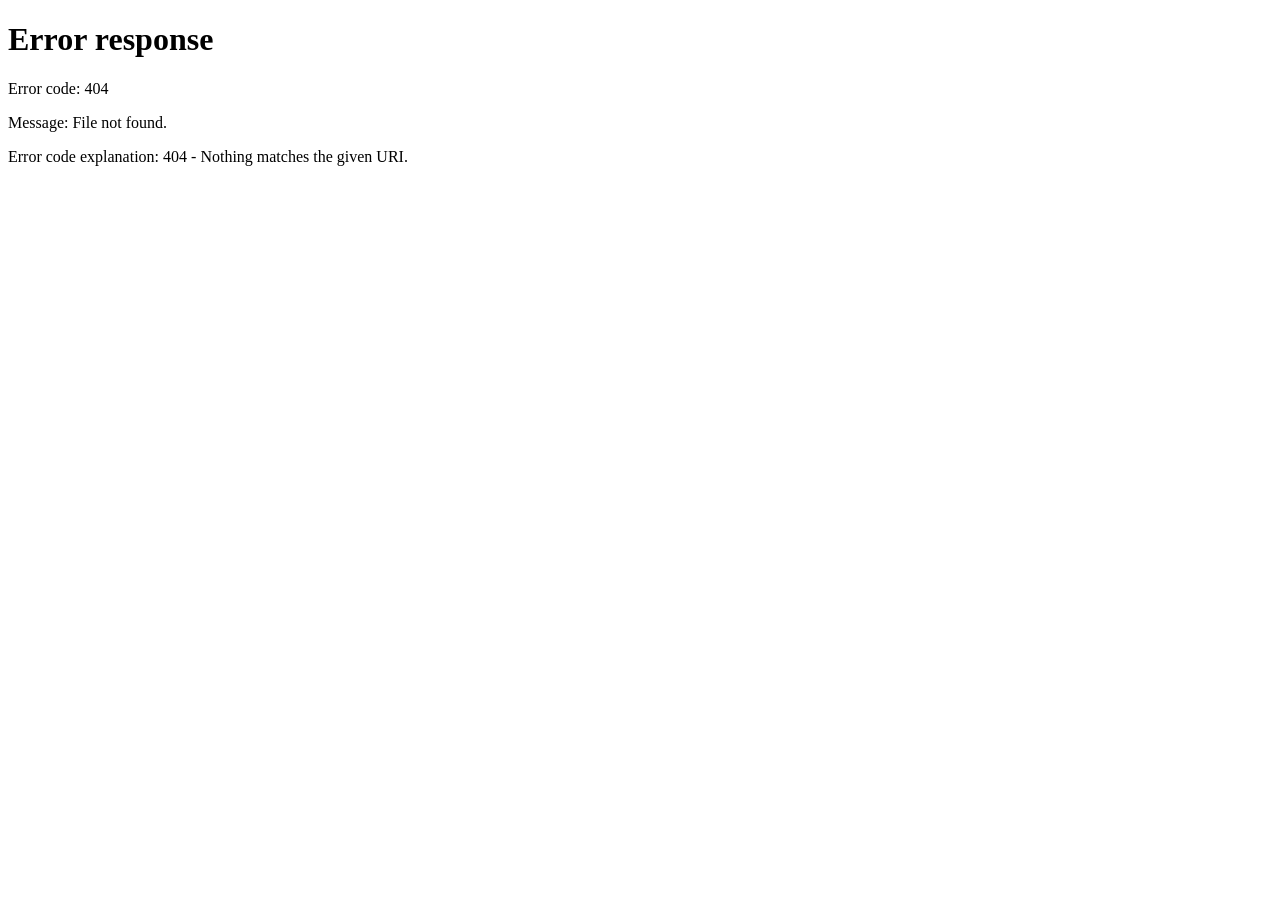
==== src/main/resources/static/index.html @ 9535f8ac "fix: centralized login pages" ====
<!DOCTYPE html>
<html lang="en">
<head>
<meta charset="UTF-8">
<title>USP Health Center - Admin Reporting Dashboard</title>
<style>
  * { box-sizing: border-box; }
  body {
    font-family: -apple-system, Segoe UI, Roboto, Arial, sans-serif;
    background: #f2f4f7;
    margin: 0;
    color: #1f2937;
  }
  header {
    background: #17324A;
    color: white;
    padding: 18px 30px;
    font-size: 20px;
    font-weight: 600;
  }
  .container { max-width: 1000px; margin: 30px auto; padding: 0 20px; }

  /* Login box removed - authentication handled by /login.html */
  .filterBar button, #logoutBtn {
    background: #2C5F8A; color: white; border: none;
    padding: 10px 18px; border-radius: 6px; cursor: pointer; font-size: 14px;
  }
  .filterBar button:hover, #logoutBtn:hover { background: #1F4666; }
  #pageError {
    background: #FDEAEA; color: #B03A2E; border: 1px solid #f2b8b8;
    border-radius: 6px; padding: 10px 14px; font-size: 13px; margin-bottom: 16px; display: none;
  }
  .filterBar input.invalid { border-color: #B03A2E; }

  /* Dashboard */
  #dashboard { display: block; }
  .topbar { display: flex; justify-content: space-between; align-items: center; margin-bottom: 20px; }

  .cards { display: flex; gap: 16px; margin-bottom: 24px; flex-wrap: wrap; }
  .card {
    background: white; border-radius: 10px; padding: 20px; flex: 1; min-width: 150px;
    box-shadow: 0 1px 4px rgba(0,0,0,0.06);
  }
  .card .label { font-size: 13px; color: #6b7280; margin-bottom: 6px; }
  .card .value { font-size: 28px; font-weight: 700; color: #17324A; }
  .card.warn .value { color: #B03A2E; }

  .panel {
    background: white; border-radius: 10px; padding: 20px; margin-bottom: 20px;
    box-shadow: 0 1px 4px rgba(0,0,0,0.06);
  }
  .panel h3 { margin-top: 0; color: #17324A; font-size: 15px; }

  .bar-row { display: flex; align-items: center; margin-bottom: 10px; font-size: 13px; }
  .bar-label { width: 160px; flex-shrink: 0; color: #374151; }
  .bar-track { flex: 1; background: #e5e7eb; border-radius: 4px; height: 18px; margin: 0 10px; overflow: hidden; }
  .bar-fill { background: #5B9BD5; height: 100%; border-radius: 4px; }
  .bar-count { width: 30px; text-align: right; font-weight: 600; color: #17324A; }

  .filterBar { display: flex; gap: 10px; align-items: center; margin-bottom: 20px; flex-wrap: wrap; }
  .filterBar label { font-size: 13px; color: #374151; }
  .filterBar input { padding: 7px; border: 1px solid #d1d5db; border-radius: 6px; }
  .filterBar .clearBtn { background: #9ca3af; }
  .filterBar .clearBtn:hover { background: #6b7280; }

  /* Tabs */
  .tabs { display: flex; gap: 4px; margin-bottom: 20px; border-bottom: 2px solid #e5e7eb; }
  .tab-btn {
    background: none; border: none; padding: 10px 18px; cursor: pointer; font-size: 14px;
    color: #6b7280; border-bottom: 2px solid transparent; margin-bottom: -2px;
  }
  .tab-btn.active { color: #17324A; border-bottom-color: #17324A; font-weight: 600; }
  .tab-panel { display: none; }
  .tab-panel.active { display: block; }

  /* Reports */
  .reportBar { display: flex; gap: 10px; align-items: center; margin-bottom: 20px; flex-wrap: wrap; }
  .reportBar select { padding: 7px; border: 1px solid #d1d5db; border-radius: 6px; }
  .report-meta { font-size: 12px; color: #6b7280; margin-bottom: 16px; }

  /* User Management */
  .user-table { width: 100%; border-collapse: collapse; font-size: 13px; }
  .user-table th, .user-table td { text-align: left; padding: 10px; border-bottom: 1px solid #eee; }
  .user-table th { color: #6b7280; font-weight: 600; }
  .status-badge { padding: 2px 10px; border-radius: 10px; font-size: 11px; font-weight: 600; }
  .status-badge.active { background: #DCEBFA; color: #17324A; }
  .status-badge.inactive { background: #eee; color: #666; }
  .toggle-btn {
    background: #2C5F8A; color: white; border: none; padding: 6px 12px;
    border-radius: 6px; cursor: pointer; font-size: 12px;
  }
  .toggle-btn.deactivate { background: #B03A2E; }
</style>
</head>
<body>

<header>USP Online Appointment &amp; Medical Records System &mdash; Admin Reporting</header>

<div class="container">



  <!-- DASHBOARD -->
  <div id="dashboard">
    <div class="topbar">
      <h2 style="color:#17324A;margin:0;">Reporting &amp; Analytics Dashboard</h2>
      <div style="display:flex;gap:10px;align-items:center;">
        <button style="background:#6B3FA0;" onclick="window.location.href='/schedule.html'">Manage Schedule</button>
        <button id="logoutBtn" onclick="logout()">Log Out</button>
      </div>
    </div>

    <div id="pageError"></div>

    <div class="tabs">
      <button class="tab-btn active" id="tab-btn-dashboard" onclick="switchTab('dashboard')">Dashboard</button>
      <button class="tab-btn" id="tab-btn-reports" onclick="switchTab('reports')">Reports</button>
      <button class="tab-btn" id="tab-btn-users" onclick="switchTab('users')">User Management</button>
      <button class="tab-btn" id="tab-btn-schedule" onclick="window.location.href='/schedule.html'">Manage Schedule</button>
    </div>

    <div id="tab-dashboard" class="tab-panel active">
    <div class="filterBar">
      <label>From <input type="date" id="startDate"></label>
      <label>To <input type="date" id="endDate"></label>
      <button onclick="applyFilter()">Apply Filter</button>
      <button class="clearBtn" onclick="clearFilter()">Clear Filter</button>
    </div>

    <div class="cards">
      <div class="card">
        <div class="label">Total Appointments</div>
        <div class="value" id="statTotal">-</div>
      </div>
      <div class="card warn">
        <div class="label">No-Shows</div>
        <div class="value" id="statNoShow">-</div>
      </div>
      <div class="card warn">
        <div class="label">No-Show Rate</div>
        <div class="value" id="statRate">-</div>
      </div>
    </div>

    <div class="panel">
      <h3>Appointments by Visit Reason</h3>
      <div id="byReason"></div>
    </div>

    <div class="panel">
      <h3>Appointments by Doctor (Caseload)</h3>
      <div id="byDoctor"></div>
    </div>

    <p style="font-size:12px;color:#9ca3af;margin-top:20px;">
      Per REQ 63, Admin has access to aggregate statistics only. Individual student names,
      visit reasons, and records are not shown here.
    </p>
    </div>

    <div id="tab-reports" class="tab-panel">
      <div class="panel">
        <h3>Generate Report</h3>
        <div class="reportBar">
          <select id="reportType"></select>
          <label>From <input type="date" id="reportStartDate"></label>
          <label>To <input type="date" id="reportEndDate"></label>
          <button onclick="generateReport()">Generate</button>
        </div>
        <div id="reportError" style="color:#B03A2E;font-size:13px;margin-bottom:12px;display:none;"></div>
        <div id="reportMeta" class="report-meta"></div>
        <div id="reportResults"></div>
      </div>
    </div>

    <div id="tab-users" class="tab-panel">
      <div class="panel">
        <h3>User Accounts</h3>
        <div id="userMgmtError" style="color:#B03A2E;font-size:13px;margin-bottom:12px;display:none;"></div>
        <table class="user-table">
          <thead><tr><th>Username</th><th>Role</th><th>Status</th><th></th></tr></thead>
          <tbody id="userTableBody"></tbody>
        </table>
        <p style="font-size:12px;color:#9ca3af;margin-top:16px;">
          Per FR-05-73, account management shows account status only - never individual
          patient or medical record data.
        </p>
      </div>
    </div>
  </div>

</div>

<script>
let authHeader = null;

window.addEventListener('DOMContentLoaded', () => {
  const storedAuth = sessionStorage.getItem('authHeader');

  if (!storedAuth) {
    window.location.href = '/login.html';
    return;
  }

  authHeader = storedAuth;
  loadDashboard();
});

function logout() {
  sessionStorage.clear();
  window.location.href = '/login.html';
}

function showPageError(message) {
  const box = document.getElementById('pageError');
  box.innerText = message;
  box.style.display = message ? 'block' : 'none';
}

async function loadDashboard() {
  try {
    const res = await fetch('/dashboard/summary', { headers: { 'Authorization': authHeader } });
    if (!res.ok) {
      const err = await res.json();
      showPageError(err.message || 'Unable to load statistics');
      return;
    }
    showPageError(null);
    const data = await res.json();
    renderSummary(data);
  } catch (e) {
    showPageError('Service temporarily unavailable');
  }
}

async function applyFilter() {
  const startInput = document.getElementById('startDate');
  const endInput = document.getElementById('endDate');
  const start = startInput.value;
  const end = endInput.value;

  startInput.classList.remove('invalid');
  endInput.classList.remove('invalid');

  if (!start || !end) {
    showPageError('Please select both a start and end date.');
    return;
  }
  if (start > end) {
    startInput.classList.add('invalid');
    endInput.classList.add('invalid');
    showPageError('Invalid date range: start date must be on or before the end date.');
    return;
  }

  try {
    const res = await fetch(`/dashboard/summary/filter?startDate=${start}&endDate=${end}`, { headers: { 'Authorization': authHeader } });
    if (!res.ok) {
      const err = await res.json();
      showPageError(err.message || 'Unable to load statistics');
      return;
    }
    showPageError(null);
    const data = await res.json();
    renderSummary(data);
  } catch (e) {
    showPageError('Service temporarily unavailable');
  }
}

function clearFilter() {
  document.getElementById('startDate').value = '';
  document.getElementById('endDate').value = '';
  document.getElementById('startDate').classList.remove('invalid');
  document.getElementById('endDate').classList.remove('invalid');
  showPageError(null);
  loadDashboard();
}

// ---------- Tabs ----------
function switchTab(tab) {
  document.querySelectorAll('.tab-btn').forEach(b => b.classList.remove('active'));
  document.querySelectorAll('.tab-panel').forEach(p => p.classList.remove('active'));
  document.getElementById('tab-btn-' + tab).classList.add('active');
  document.getElementById('tab-' + tab).classList.add('active');

  if (tab === 'reports') loadReportTypes();
  if (tab === 'users') loadUsers();
}

// ---------- Reports (4.5.2) ----------
async function loadReportTypes() {
  const select = document.getElementById('reportType');
  if (select.options.length > 0) return; // already loaded
  try {
    const res = await fetch('/admin/reports/types', { headers: { 'Authorization': authHeader } });
    const types = await res.json();
    select.innerHTML = types.map(t => `<option value="${t}">${t}</option>`).join('');
  } catch (e) {
    select.innerHTML = '<option>Unable to load report types</option>';
  }
}

function showReportError(message) {
  const box = document.getElementById('reportError');
  box.innerText = message;
  box.style.display = message ? 'block' : 'none';
}

async function generateReport() {
  const type = document.getElementById('reportType').value;
  const start = document.getElementById('reportStartDate').value;
  const end = document.getElementById('reportEndDate').value;
  const resultsBox = document.getElementById('reportResults');
  const metaBox = document.getElementById('reportMeta');

  if (!start || !end) {
    showReportError('Please provide both a start and end date for the report');
    metaBox.innerText = '';
    resultsBox.innerHTML = '';
    return;
  }
  if (start > end) {
    showReportError('Invalid date range: start date must be on or before the end date');
    metaBox.innerText = '';
    resultsBox.innerHTML = '';
    return;
  }

  try {
    const res = await fetch(`/admin/reports?type=${encodeURIComponent(type)}&startDate=${start}&endDate=${end}`,
      { headers: { 'Authorization': authHeader } });

    if (!res.ok) {
      const err = await res.json();
      showReportError(err.message || 'Unable to generate report');
      metaBox.innerText = '';
      resultsBox.innerHTML = '';
      return;
    }

    showReportError(null);
    const report = await res.json();
    metaBox.innerText = `${report.reportType} · ${report.dateRangeStart} to ${report.dateRangeEnd} · Generated ${new Date(report.generatedAt).toLocaleString()}`;
    renderBars('reportResults', report.data, report.totalAppointments);
  } catch (e) {
    showReportError('Service temporarily unavailable');
  }
}

// ---------- User Management (4.5.3) ----------
function showUserMgmtError(message) {
  const box = document.getElementById('userMgmtError');
  box.innerText = message;
  box.style.display = message ? 'block' : 'none';
}

async function loadUsers() {
  try {
    const res = await fetch('/admin/users', { headers: { 'Authorization': authHeader } });
    if (!res.ok) {
      const err = await res.json();
      showUserMgmtError(err.message || 'Unable to load user accounts');
      return;
    }
    showUserMgmtError(null);
    const users = await res.json();
    const body = document.getElementById('userTableBody');
    body.innerHTML = users.map(u => `
      <tr>
        <td>${u.username}</td>
        <td>${u.role}</td>
        <td><span class="status-badge ${u.active ? 'active' : 'inactive'}">${u.active ? 'Active' : 'Inactive'}</span></td>
        <td>
          <button class="toggle-btn ${u.active ? 'deactivate' : ''}" onclick="toggleUser(${u.id}, false)">
            ${u.active ? 'Deactivate' : 'Activate'}
          </button>
        </td>
      </tr>
    `).join('');
  } catch (e) {
    showUserMgmtError('Service temporarily unavailable');
  }
}

async function toggleUser(id, confirmed) {
  try {
    const res = await fetch(`/admin/users/${id}/toggle`, {
      method: 'POST',
      headers: { 'Authorization': authHeader, 'Content-Type': 'application/json' },
      body: JSON.stringify({ confirm: confirmed })
    });

    if (!res.ok) {
      const err = await res.json();
      showUserMgmtError(err.message || 'Unable to update account');
      return;
    }

    const result = await res.json();
    if (result.requiresConfirmation) {
      if (window.confirm(result.message)) {
        toggleUser(id, true);
      }
      return;
    }

    showUserMgmtError(null);
    loadUsers();
  } catch (e) {
    showUserMgmtError('Service temporarily unavailable');
  }
}

function renderSummary(data) {
  document.getElementById('statTotal').innerText = data.totalAppointments;
  document.getElementById('statNoShow').innerText = data.noShowCount;
  document.getElementById('statRate').innerText = data.noShowRate.toFixed(1) + '%';

  renderBars('byReason', data.byVisitReason, data.totalAppointments);
  renderBars('byDoctor', data.byDoctor, data.totalAppointments);
}

function renderBars(containerId, obj, total) {
  const container = document.getElementById(containerId);
  container.innerHTML = '';
  if (!obj || Object.keys(obj).length === 0) {
    container.innerHTML = '<p style="color:#9ca3af;font-size:13px;">No data available for the selected period.</p>';
    return;
  }
  const max = Math.max(...Object.values(obj));
  for (const [key, count] of Object.entries(obj)) {
    const pct = max === 0 ? 0 : (count / max * 100);
    const row = document.createElement('div');
    row.className = 'bar-row';
    row.innerHTML = `
      <div class="bar-label">${key}</div>
      <div class="bar-track"><div class="bar-fill" style="width:${pct}%"></div></div>
      <div class="bar-count">${count}</div>
    `;
    container.appendChild(row);
  }
}


</script>

</body>
</html>
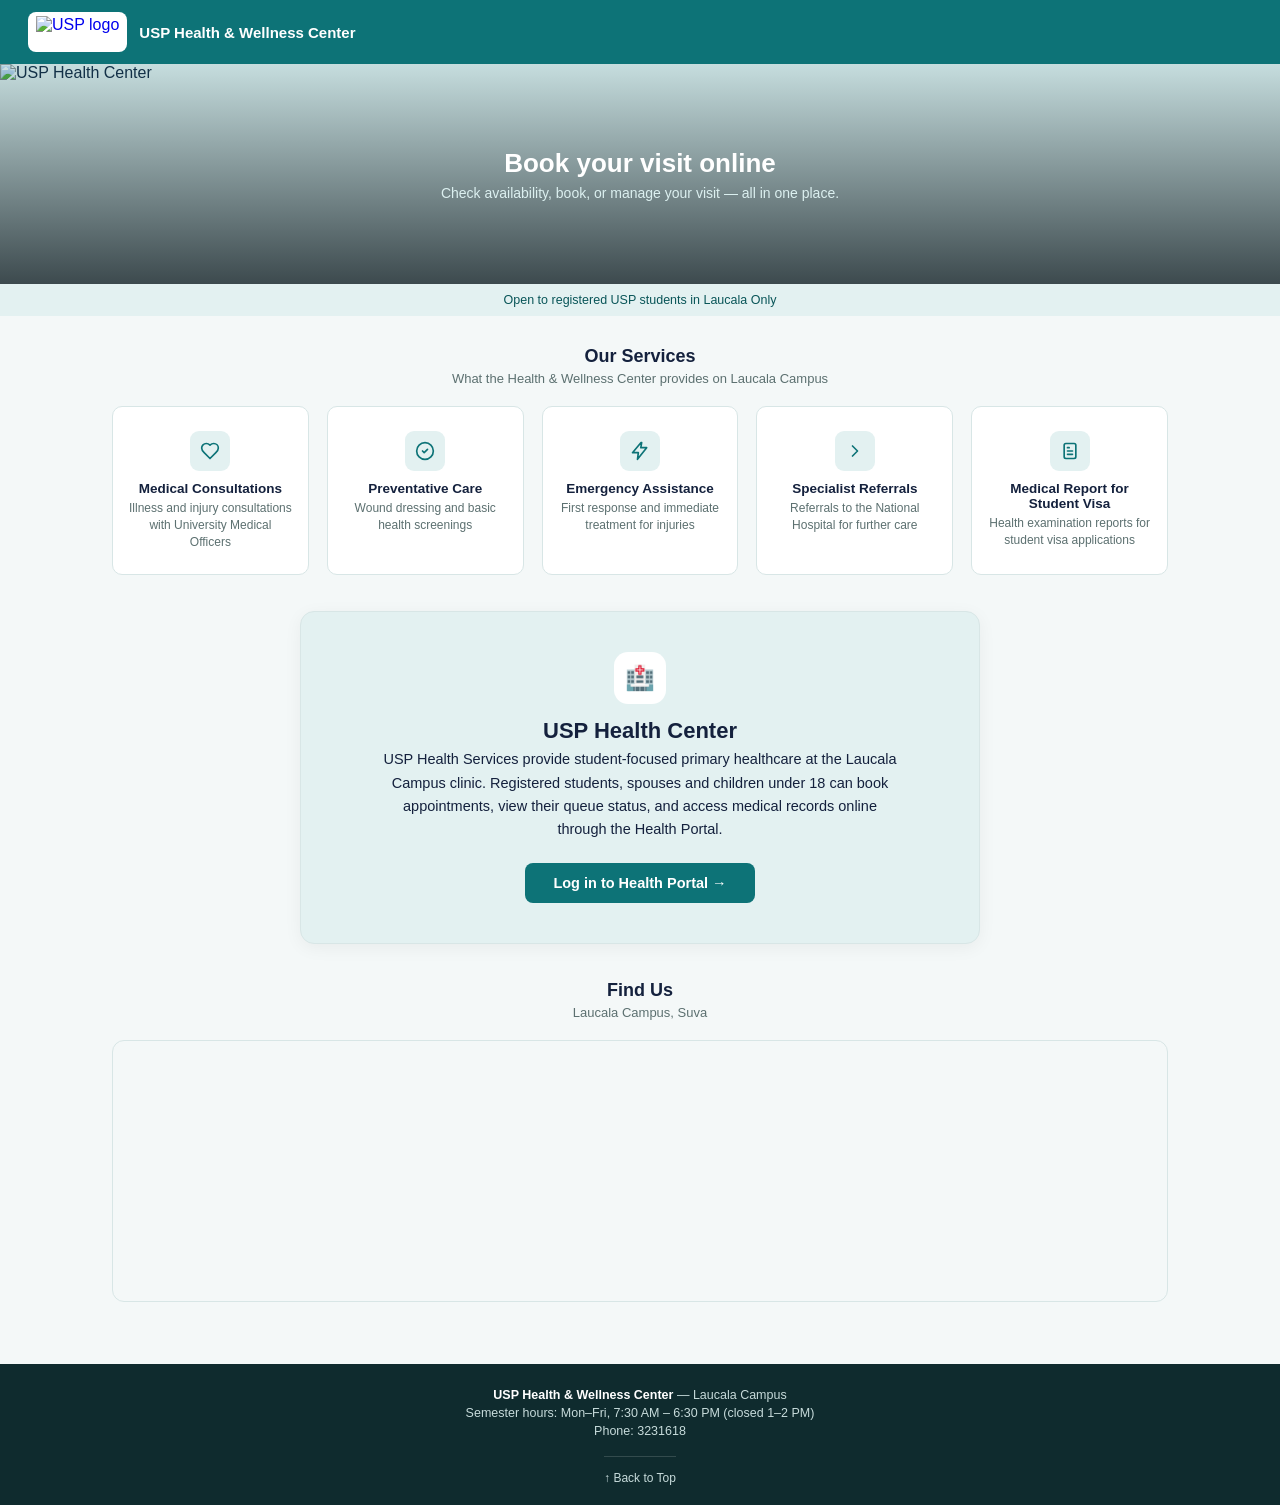
==== commit cec45cab: "Merge pull request #8 from lanuongog/feature/demo-readiness-updates Add login updates, services page" ====
--- a/src/main/resources/static/index.html
+++ b/src/main/resources/static/index.html
@@ -2,448 +2,332 @@
 <html lang="en">
 <head>
 <meta charset="UTF-8">
-<title>USP Health Center - Admin Reporting Dashboard</title>
+<meta name="viewport" content="width=device-width, initial-scale=1.0">
+<title>USP Health & Wellness Center</title>
 <style>
-  * { box-sizing: border-box; }
-  body {
-    font-family: -apple-system, Segoe UI, Roboto, Arial, sans-serif;
-    background: #f2f4f7;
-    margin: 0;
-    color: #1f2937;
-  }
-  header {
-    background: #17324A;
-    color: white;
-    padding: 18px 30px;
-    font-size: 20px;
-    font-weight: 600;
-  }
-  .container { max-width: 1000px; margin: 30px auto; padding: 0 20px; }
-
-  /* Login box removed - authentication handled by /login.html */
-  .filterBar button, #logoutBtn {
-    background: #2C5F8A; color: white; border: none;
-    padding: 10px 18px; border-radius: 6px; cursor: pointer; font-size: 14px;
-  }
-  .filterBar button:hover, #logoutBtn:hover { background: #1F4666; }
-  #pageError {
-    background: #FDEAEA; color: #B03A2E; border: 1px solid #f2b8b8;
-    border-radius: 6px; padding: 10px 14px; font-size: 13px; margin-bottom: 16px; display: none;
-  }
-  .filterBar input.invalid { border-color: #B03A2E; }
-
-  /* Dashboard */
-  #dashboard { display: block; }
-  .topbar { display: flex; justify-content: space-between; align-items: center; margin-bottom: 20px; }
-
-  .cards { display: flex; gap: 16px; margin-bottom: 24px; flex-wrap: wrap; }
-  .card {
-    background: white; border-radius: 10px; padding: 20px; flex: 1; min-width: 150px;
-    box-shadow: 0 1px 4px rgba(0,0,0,0.06);
-  }
-  .card .label { font-size: 13px; color: #6b7280; margin-bottom: 6px; }
-  .card .value { font-size: 28px; font-weight: 700; color: #17324A; }
-  .card.warn .value { color: #B03A2E; }
-
-  .panel {
-    background: white; border-radius: 10px; padding: 20px; margin-bottom: 20px;
-    box-shadow: 0 1px 4px rgba(0,0,0,0.06);
-  }
-  .panel h3 { margin-top: 0; color: #17324A; font-size: 15px; }
-
-  .bar-row { display: flex; align-items: center; margin-bottom: 10px; font-size: 13px; }
-  .bar-label { width: 160px; flex-shrink: 0; color: #374151; }
-  .bar-track { flex: 1; background: #e5e7eb; border-radius: 4px; height: 18px; margin: 0 10px; overflow: hidden; }
-  .bar-fill { background: #5B9BD5; height: 100%; border-radius: 4px; }
-  .bar-count { width: 30px; text-align: right; font-weight: 600; color: #17324A; }
-
-  .filterBar { display: flex; gap: 10px; align-items: center; margin-bottom: 20px; flex-wrap: wrap; }
-  .filterBar label { font-size: 13px; color: #374151; }
-  .filterBar input { padding: 7px; border: 1px solid #d1d5db; border-radius: 6px; }
-  .filterBar .clearBtn { background: #9ca3af; }
-  .filterBar .clearBtn:hover { background: #6b7280; }
-
-  /* Tabs */
-  .tabs { display: flex; gap: 4px; margin-bottom: 20px; border-bottom: 2px solid #e5e7eb; }
-  .tab-btn {
-    background: none; border: none; padding: 10px 18px; cursor: pointer; font-size: 14px;
-    color: #6b7280; border-bottom: 2px solid transparent; margin-bottom: -2px;
-  }
-  .tab-btn.active { color: #17324A; border-bottom-color: #17324A; font-weight: 600; }
-  .tab-panel { display: none; }
-  .tab-panel.active { display: block; }
-
-  /* Reports */
-  .reportBar { display: flex; gap: 10px; align-items: center; margin-bottom: 20px; flex-wrap: wrap; }
-  .reportBar select { padding: 7px; border: 1px solid #d1d5db; border-radius: 6px; }
-  .report-meta { font-size: 12px; color: #6b7280; margin-bottom: 16px; }
-
-  /* User Management */
-  .user-table { width: 100%; border-collapse: collapse; font-size: 13px; }
-  .user-table th, .user-table td { text-align: left; padding: 10px; border-bottom: 1px solid #eee; }
-  .user-table th { color: #6b7280; font-weight: 600; }
-  .status-badge { padding: 2px 10px; border-radius: 10px; font-size: 11px; font-weight: 600; }
-  .status-badge.active { background: #DCEBFA; color: #17324A; }
-  .status-badge.inactive { background: #eee; color: #666; }
-  .toggle-btn {
-    background: #2C5F8A; color: white; border: none; padding: 6px 12px;
-    border-radius: 6px; cursor: pointer; font-size: 12px;
-  }
-  .toggle-btn.deactivate { background: #B03A2E; }
+:root {
+--bg: #F4F8F8;
+--panel: #FFFFFF;
+--ink: #14213D;
+--ink-soft: #5C7070;
+--line: #D8E6E6;
+--brand: #0D7377;
+--brand-dark: #095558;
+--brand-soft: #E3F1F1;
+--footer-bg: #0F2B2E;
+--footer-text: #C7DBDB;
+}
+* { box-sizing: border-box; }
+html { scroll-behavior: smooth; }
+body {
+margin: 0;
+font-family: -apple-system, BlinkMacSystemFont, "Segoe UI", Helvetica, Arial, sans-serif;
+background: var(--bg);
+color: var(--ink);
+}
+
+header {
+background: var(--brand);
+padding: 12px 28px;
+display: flex;
+align-items: center;
+justify-content: space-between;
+gap: 16px;
+flex-wrap: wrap;
+}
+header a.logo-link { display: flex; align-items: center; gap: 12px; text-decoration: none; }
+header .logo-chip {
+background: #fff;
+border-radius: 8px;
+padding: 4px 8px;
+display: flex;
+align-items: center;
+}
+header img.logo { height: 32px; display: block; }
+header .site-name { font-size: 15px; font-weight: 700; color: #fff; }
+
+.hero {
+position: relative;
+height: 220px;
+overflow: hidden;
+}
+.hero img.banner {
+width: 100%;
+height: 100%;
+object-fit: cover;
+display: block;
+}
+.hero .overlay {
+position: absolute;
+inset: 0;
+background: linear-gradient(180deg, rgba(13,115,119,0.20), rgba(9,25,30,0.78));
+display: flex;
+flex-direction: column;
+align-items: center;
+justify-content: center;
+text-align: center;
+padding: 20px;
+}
+.hero h1 { color: #fff; font-size: 26px; margin: 0 0 6px; }
+.hero p { color: #DCF0F0; font-size: 14px; margin: 0; max-width: 460px; }
+
+.eligibility-bar {
+background: var(--brand-soft);
+color: var(--brand-dark);
+text-align: center;
+font-size: 12.5px;
+padding: 9px 16px;
+}
+
+main { max-width: 1120px; margin: 0 auto; padding: 30px 32px 16px; }
+
+.section-title {
+text-align: center;
+font-size: 18px;
+font-weight: 700;
+margin: 0 0 4px;
+}
+.section-sub {
+text-align: center;
+color: var(--ink-soft);
+font-size: 13px;
+margin: 0 0 20px;
+}
+
+.services {
+display: grid;
+grid-template-columns: repeat(5, 1fr);
+gap: 18px;
+margin-bottom: 36px;
+}
+@media (max-width: 760px) { .services { grid-template-columns: repeat(2, 1fr); } }
+
+.service-card {
+background: var(--panel);
+border: 1px solid var(--line);
+border-radius: 10px;
+padding: 24px 16px;
+text-align: center;
+display: block;
+text-decoration: none;
+color: inherit;
+transition: box-shadow 0.15s, transform 0.15s, border-color 0.15s;
+}
+.service-card:hover {
+box-shadow: 0 4px 14px rgba(0,0,0,0.08);
+transform: translateY(-2px);
+border-color: var(--brand);
+}
+.service-card .icon-md {
+width: 40px;
+height: 40px;
+margin: 0 auto 10px;
+border-radius: 9px;
+background: var(--brand-soft);
+display: flex;
+align-items: center;
+justify-content: center;
+}
+.service-card .icon-md svg { width: 20px; height: 20px; stroke: var(--brand); }
+.service-card .title { font-weight: 700; font-size: 13.5px; margin-bottom: 4px; }
+.service-card .desc { font-size: 12px; color: var(--ink-soft); line-height: 1.4; }
+
+/* ===== ACCESS / LOGIN PROMPT ===== */
+.access-section {
+background: var(--brand-soft);
+border: 1px solid var(--line);
+border-radius: 14px;
+padding: 40px 32px;
+max-width: 680px;
+margin: 0 auto 36px;
+text-align: center;
+box-shadow: 0 4px 18px rgba(0,0,0,0.05);
+}
+.access-section .emblem {
+display: inline-flex;
+align-items: center;
+justify-content: center;
+width: 52px;
+height: 52px;
+background: var(--panel);
+border-radius: 14px;
+margin-bottom: 14px;
+font-size: 24px;
+}
+.access-section h2 {
+font-size: 22px;
+font-weight: 700;
+margin: 0 0 4px;
+color: var(--ink);
+}
+.access-section .subtitle {
+font-size: 13.5px;
+color: var(--ink-soft);
+margin: 0 0 18px;
+}
+.access-section p {
+font-size: 14.5px;
+line-height: 1.6;
+color: var(--ink);
+max-width: 520px;
+margin: 0 auto 22px;
+}
+.access-section .cta-btn {
+display: inline-block;
+background: var(--brand);
+color: #fff;
+font-weight: 700;
+font-size: 14.5px;
+padding: 12px 28px;
+border-radius: 8px;
+text-decoration: none;
+transition: background 0.15s;
+}
+.access-section .cta-btn:hover {
+background: var(--brand-dark);
+}
+
+.map-wrap {
+border: 1px solid var(--line);
+border-radius: 12px;
+overflow: hidden;
+margin-bottom: 10px;
+}
+.map-wrap iframe {
+width: 100%;
+height: 260px;
+border: 0;
+display: block;
+}
+
+footer {
+margin-top: 36px;
+background: var(--footer-bg);
+padding: 24px 24px 20px;
+text-align: center;
+font-size: 12.5px;
+color: var(--footer-text);
+}
+footer .line { margin-bottom: 4px; }
+footer .line strong { color: #fff; }
+footer .back-to-top {
+display: inline-block;
+margin-top: 14px;
+color: var(--footer-text);
+font-size: 12px;
+text-decoration: none;
+border-top: 1px solid rgba(255,255,255,0.15);
+padding-top: 14px;
+}
+footer .back-to-top:hover { color: #fff; text-decoration: underline; }
 </style>
 </head>
 <body>
 
-<header>USP Online Appointment &amp; Medical Records System &mdash; Admin Reporting</header>
-
-<div class="container">
-
-
-
-  <!-- DASHBOARD -->
-  <div id="dashboard">
-    <div class="topbar">
-      <h2 style="color:#17324A;margin:0;">Reporting &amp; Analytics Dashboard</h2>
-      <div style="display:flex;gap:10px;align-items:center;">
-        <button style="background:#6B3FA0;" onclick="window.location.href='/schedule.html'">Manage Schedule</button>
-        <button id="logoutBtn" onclick="logout()">Log Out</button>
-      </div>
-    </div>
-
-    <div id="pageError"></div>
-
-    <div class="tabs">
-      <button class="tab-btn active" id="tab-btn-dashboard" onclick="switchTab('dashboard')">Dashboard</button>
-      <button class="tab-btn" id="tab-btn-reports" onclick="switchTab('reports')">Reports</button>
-      <button class="tab-btn" id="tab-btn-users" onclick="switchTab('users')">User Management</button>
-      <button class="tab-btn" id="tab-btn-schedule" onclick="window.location.href='/schedule.html'">Manage Schedule</button>
-    </div>
-
-    <div id="tab-dashboard" class="tab-panel active">
-    <div class="filterBar">
-      <label>From <input type="date" id="startDate"></label>
-      <label>To <input type="date" id="endDate"></label>
-      <button onclick="applyFilter()">Apply Filter</button>
-      <button class="clearBtn" onclick="clearFilter()">Clear Filter</button>
-    </div>
-
-    <div class="cards">
-      <div class="card">
-        <div class="label">Total Appointments</div>
-        <div class="value" id="statTotal">-</div>
-      </div>
-      <div class="card warn">
-        <div class="label">No-Shows</div>
-        <div class="value" id="statNoShow">-</div>
-      </div>
-      <div class="card warn">
-        <div class="label">No-Show Rate</div>
-        <div class="value" id="statRate">-</div>
-      </div>
-    </div>
-
-    <div class="panel">
-      <h3>Appointments by Visit Reason</h3>
-      <div id="byReason"></div>
-    </div>
-
-    <div class="panel">
-      <h3>Appointments by Doctor (Caseload)</h3>
-      <div id="byDoctor"></div>
-    </div>
-
-    <p style="font-size:12px;color:#9ca3af;margin-top:20px;">
-      Per REQ 63, Admin has access to aggregate statistics only. Individual student names,
-      visit reasons, and records are not shown here.
-    </p>
-    </div>
-
-    <div id="tab-reports" class="tab-panel">
-      <div class="panel">
-        <h3>Generate Report</h3>
-        <div class="reportBar">
-          <select id="reportType"></select>
-          <label>From <input type="date" id="reportStartDate"></label>
-          <label>To <input type="date" id="reportEndDate"></label>
-          <button onclick="generateReport()">Generate</button>
-        </div>
-        <div id="reportError" style="color:#B03A2E;font-size:13px;margin-bottom:12px;display:none;"></div>
-        <div id="reportMeta" class="report-meta"></div>
-        <div id="reportResults"></div>
-      </div>
-    </div>
-
-    <div id="tab-users" class="tab-panel">
-      <div class="panel">
-        <h3>User Accounts</h3>
-        <div id="userMgmtError" style="color:#B03A2E;font-size:13px;margin-bottom:12px;display:none;"></div>
-        <table class="user-table">
-          <thead><tr><th>Username</th><th>Role</th><th>Status</th><th></th></tr></thead>
-          <tbody id="userTableBody"></tbody>
-        </table>
-        <p style="font-size:12px;color:#9ca3af;margin-top:16px;">
-          Per FR-05-73, account management shows account status only - never individual
-          patient or medical record data.
-        </p>
-      </div>
-    </div>
-  </div>
-
-</div>
-
-<script>
-let authHeader = null;
-
-window.addEventListener('DOMContentLoaded', () => {
-  const storedAuth = sessionStorage.getItem('authHeader');
-
-  if (!storedAuth) {
-    window.location.href = '/login.html';
-    return;
-  }
-
-  authHeader = storedAuth;
-  loadDashboard();
-});
-
-function logout() {
-  sessionStorage.clear();
-  window.location.href = '/login.html';
-}
-
-function showPageError(message) {
-  const box = document.getElementById('pageError');
-  box.innerText = message;
-  box.style.display = message ? 'block' : 'none';
-}
-
-async function loadDashboard() {
-  try {
-    const res = await fetch('/dashboard/summary', { headers: { 'Authorization': authHeader } });
-    if (!res.ok) {
-      const err = await res.json();
-      showPageError(err.message || 'Unable to load statistics');
-      return;
-    }
-    showPageError(null);
-    const data = await res.json();
-    renderSummary(data);
-  } catch (e) {
-    showPageError('Service temporarily unavailable');
-  }
-}
-
-async function applyFilter() {
-  const startInput = document.getElementById('startDate');
-  const endInput = document.getElementById('endDate');
-  const start = startInput.value;
-  const end = endInput.value;
-
-  startInput.classList.remove('invalid');
-  endInput.classList.remove('invalid');
-
-  if (!start || !end) {
-    showPageError('Please select both a start and end date.');
-    return;
-  }
-  if (start > end) {
-    startInput.classList.add('invalid');
-    endInput.classList.add('invalid');
-    showPageError('Invalid date range: start date must be on or before the end date.');
-    return;
-  }
-
-  try {
-    const res = await fetch(`/dashboard/summary/filter?startDate=${start}&endDate=${end}`, { headers: { 'Authorization': authHeader } });
-    if (!res.ok) {
-      const err = await res.json();
-      showPageError(err.message || 'Unable to load statistics');
-      return;
-    }
-    showPageError(null);
-    const data = await res.json();
-    renderSummary(data);
-  } catch (e) {
-    showPageError('Service temporarily unavailable');
-  }
-}
-
-function clearFilter() {
-  document.getElementById('startDate').value = '';
-  document.getElementById('endDate').value = '';
-  document.getElementById('startDate').classList.remove('invalid');
-  document.getElementById('endDate').classList.remove('invalid');
-  showPageError(null);
-  loadDashboard();
-}
-
-// ---------- Tabs ----------
-function switchTab(tab) {
-  document.querySelectorAll('.tab-btn').forEach(b => b.classList.remove('active'));
-  document.querySelectorAll('.tab-panel').forEach(p => p.classList.remove('active'));
-  document.getElementById('tab-btn-' + tab).classList.add('active');
-  document.getElementById('tab-' + tab).classList.add('active');
-
-  if (tab === 'reports') loadReportTypes();
-  if (tab === 'users') loadUsers();
-}
-
-// ---------- Reports (4.5.2) ----------
-async function loadReportTypes() {
-  const select = document.getElementById('reportType');
-  if (select.options.length > 0) return; // already loaded
-  try {
-    const res = await fetch('/admin/reports/types', { headers: { 'Authorization': authHeader } });
-    const types = await res.json();
-    select.innerHTML = types.map(t => `<option value="${t}">${t}</option>`).join('');
-  } catch (e) {
-    select.innerHTML = '<option>Unable to load report types</option>';
-  }
-}
-
-function showReportError(message) {
-  const box = document.getElementById('reportError');
-  box.innerText = message;
-  box.style.display = message ? 'block' : 'none';
-}
-
-async function generateReport() {
-  const type = document.getElementById('reportType').value;
-  const start = document.getElementById('reportStartDate').value;
-  const end = document.getElementById('reportEndDate').value;
-  const resultsBox = document.getElementById('reportResults');
-  const metaBox = document.getElementById('reportMeta');
-
-  if (!start || !end) {
-    showReportError('Please provide both a start and end date for the report');
-    metaBox.innerText = '';
-    resultsBox.innerHTML = '';
-    return;
-  }
-  if (start > end) {
-    showReportError('Invalid date range: start date must be on or before the end date');
-    metaBox.innerText = '';
-    resultsBox.innerHTML = '';
-    return;
-  }
-
-  try {
-    const res = await fetch(`/admin/reports?type=${encodeURIComponent(type)}&startDate=${start}&endDate=${end}`,
-      { headers: { 'Authorization': authHeader } });
-
-    if (!res.ok) {
-      const err = await res.json();
-      showReportError(err.message || 'Unable to generate report');
-      metaBox.innerText = '';
-      resultsBox.innerHTML = '';
-      return;
-    }
-
-    showReportError(null);
-    const report = await res.json();
-    metaBox.innerText = `${report.reportType} · ${report.dateRangeStart} to ${report.dateRangeEnd} · Generated ${new Date(report.generatedAt).toLocaleString()}`;
-    renderBars('reportResults', report.data, report.totalAppointments);
-  } catch (e) {
-    showReportError('Service temporarily unavailable');
-  }
-}
-
-// ---------- User Management (4.5.3) ----------
-function showUserMgmtError(message) {
-  const box = document.getElementById('userMgmtError');
-  box.innerText = message;
-  box.style.display = message ? 'block' : 'none';
-}
-
-async function loadUsers() {
-  try {
-    const res = await fetch('/admin/users', { headers: { 'Authorization': authHeader } });
-    if (!res.ok) {
-      const err = await res.json();
-      showUserMgmtError(err.message || 'Unable to load user accounts');
-      return;
-    }
-    showUserMgmtError(null);
-    const users = await res.json();
-    const body = document.getElementById('userTableBody');
-    body.innerHTML = users.map(u => `
-      <tr>
-        <td>${u.username}</td>
-        <td>${u.role}</td>
-        <td><span class="status-badge ${u.active ? 'active' : 'inactive'}">${u.active ? 'Active' : 'Inactive'}</span></td>
-        <td>
-          <button class="toggle-btn ${u.active ? 'deactivate' : ''}" onclick="toggleUser(${u.id}, false)">
-            ${u.active ? 'Deactivate' : 'Activate'}
-          </button>
-        </td>
-      </tr>
-    `).join('');
-  } catch (e) {
-    showUserMgmtError('Service temporarily unavailable');
-  }
-}
-
-async function toggleUser(id, confirmed) {
-  try {
-    const res = await fetch(`/admin/users/${id}/toggle`, {
-      method: 'POST',
-      headers: { 'Authorization': authHeader, 'Content-Type': 'application/json' },
-      body: JSON.stringify({ confirm: confirmed })
-    });
-
-    if (!res.ok) {
-      const err = await res.json();
-      showUserMgmtError(err.message || 'Unable to update account');
-      return;
-    }
-
-    const result = await res.json();
-    if (result.requiresConfirmation) {
-      if (window.confirm(result.message)) {
-        toggleUser(id, true);
-      }
-      return;
-    }
-
-    showUserMgmtError(null);
-    loadUsers();
-  } catch (e) {
-    showUserMgmtError('Service temporarily unavailable');
-  }
-}
-
-function renderSummary(data) {
-  document.getElementById('statTotal').innerText = data.totalAppointments;
-  document.getElementById('statNoShow').innerText = data.noShowCount;
-  document.getElementById('statRate').innerText = data.noShowRate.toFixed(1) + '%';
-
-  renderBars('byReason', data.byVisitReason, data.totalAppointments);
-  renderBars('byDoctor', data.byDoctor, data.totalAppointments);
-}
-
-function renderBars(containerId, obj, total) {
-  const container = document.getElementById(containerId);
-  container.innerHTML = '';
-  if (!obj || Object.keys(obj).length === 0) {
-    container.innerHTML = '<p style="color:#9ca3af;font-size:13px;">No data available for the selected period.</p>';
-    return;
-  }
-  const max = Math.max(...Object.values(obj));
-  for (const [key, count] of Object.entries(obj)) {
-    const pct = max === 0 ? 0 : (count / max * 100);
-    const row = document.createElement('div');
-    row.className = 'bar-row';
-    row.innerHTML = `
-      <div class="bar-label">${key}</div>
-      <div class="bar-track"><div class="bar-fill" style="width:${pct}%"></div></div>
-      <div class="bar-count">${count}</div>
-    `;
-    container.appendChild(row);
-  }
-}
-
-
-</script>
+<header id="top">
+<a class="logo-link" href="https://www.usp.ac.fj" target="_blank" rel="noopener">
+<span class="logo-chip"><img class="logo" src="/images/usp-logo.png" alt="USP logo" /></span>
+<span class="site-name">USP Health & Wellness Center</span>
+</a>
+</header>
+
+<div class="hero">
+<img class="banner" src="/images/healthcenter.jpg" alt="USP Health Center" />
+<div class="overlay">
+<h1>Book your visit online</h1>
+<p>Check availability, book, or manage your visit — all in one place.</p>
+</div>
+</div>
+
+<div class="eligibility-bar">
+  Open to registered USP students in Laucala Only
+</div>
+
+<main>
+
+<p class="section-title">Our Services</p>
+<p class="section-sub">What the Health & Wellness Center provides on Laucala Campus</p>
+<div class="services">
+<a class="service-card" href="/services.html#consultations">
+<div class="icon-md">
+<svg viewBox="0 0 24 24" fill="none" stroke-width="2" stroke-linecap="round" stroke-linejoin="round">
+<path d="M19 14c1.49-1.46 3-3.21 3-5.5A5.5 5.5 0 0016.5 3c-1.76 0-3 .5-4.5 2-1.5-1.5-2.74-2-4.5-2A5.5 5.5 0 002 8.5c0 2.29 1.51 4.04 3 5.5l7 7z"/>
+</svg>
+</div>
+<div class="title">Medical Consultations</div>
+<div class="desc">Illness and injury consultations with University Medical Officers</div>
+</a>
+<a class="service-card" href="/services.html#preventative-care">
+<div class="icon-md">
+<svg viewBox="0 0 24 24" fill="none" stroke-width="2" stroke-linecap="round" stroke-linejoin="round">
+<path d="M9 12l2 2 4-4"/><circle cx="12" cy="12" r="10"/>
+</svg>
+</div>
+<div class="title">Preventative Care</div>
+<div class="desc">Wound dressing and basic health screenings</div>
+</a>
+<a class="service-card" href="/services.html#emergency">
+<div class="icon-md">
+<svg viewBox="0 0 24 24" fill="none" stroke-width="2" stroke-linecap="round" stroke-linejoin="round">
+<path d="M13 2L3 14h7l-1 8 11-14h-7l1-6z"/>
+</svg>
+</div>
+<div class="title">Emergency Assistance</div>
+<div class="desc">First response and immediate treatment for injuries</div>
+</a>
+<a class="service-card" href="/services.html#referrals">
+<div class="icon-md">
+<svg viewBox="0 0 24 24" fill="none" stroke-width="2" stroke-linecap="round" stroke-linejoin="round">
+<path d="M9 18l6-6-6-6"/>
+</svg>
+</div>
+<div class="title">Specialist Referrals</div>
+<div class="desc">Referrals to the National Hospital for further care</div>
+</a>
+<a class="service-card" href="/services.html#visa-medical-report">
+<div class="icon-md">
+<svg viewBox="0 0 24 24" fill="none" stroke-width="2" stroke-linecap="round" stroke-linejoin="round">
+<path d="M9 12h6M9 16h6M9 8h2M7 3h10a2 2 0 012 2v14a2 2 0 01-2 2H7a2 2 0 01-2-2V5a2 2 0 012-2z"/>
+</svg>
+</div>
+<div class="title">Medical Report for Student Visa</div>
+<div class="desc">Health examination reports for student visa applications</div>
+</a>
+</div>
+
+<!-- ===== ACCESS SECTION ===== -->
+<div class="access-section">
+<div class="emblem">🏥</div>
+<h2>USP Health Center</h2>
+
+
+<p>
+  USP Health Services provide student-focused primary healthcare at the Laucala Campus clinic. 
+  Registered students, spouses and children under 18 can book appointments, view their queue status, 
+  and access medical records online through the Health Portal.
+</p>
+
+<a class="cta-btn" href="/login.html">Log in to Health Portal →</a>
+</div>
+
+<p class="section-title">Find Us</p>
+<p class="section-sub">Laucala Campus, Suva</p>
+<div class="map-wrap">
+<iframe
+src="https://www.google.com/maps/embed?pb=!1m18!1m12!1m3!1d947.8256446631589!2d178.44378066812286!3d-18.14997014420256!2m3!1f0!2f0!3f0!3m2!1i1024!2i768!4f13.1!3m3!1m2!1s0x6e1bddcdbdbb5761%3A0xb5677e95ee8c0da7!2sUSP%20Health%20%26%20Wellness%20Center!5e0!3m2!1sen!2sfj!4v1779332384433!5m2!1sen!2sfj"
+loading="lazy"
+referrerpolicy="no-referrer-when-downgrade">
+</iframe>
+</div>
+</main>
+
+<footer>
+<div class="line"><strong>USP Health & Wellness Center</strong> — Laucala Campus</div>
+<div class="line">Semester hours: Mon–Fri, 7:30 AM – 6:30 PM (closed 1–2 PM)</div>
+<div class="line">Phone: 3231618</div>
+<a class="back-to-top" href="#top">↑ Back to Top</a>
+</footer>
+
 
 </body>
-</html>
+</html>
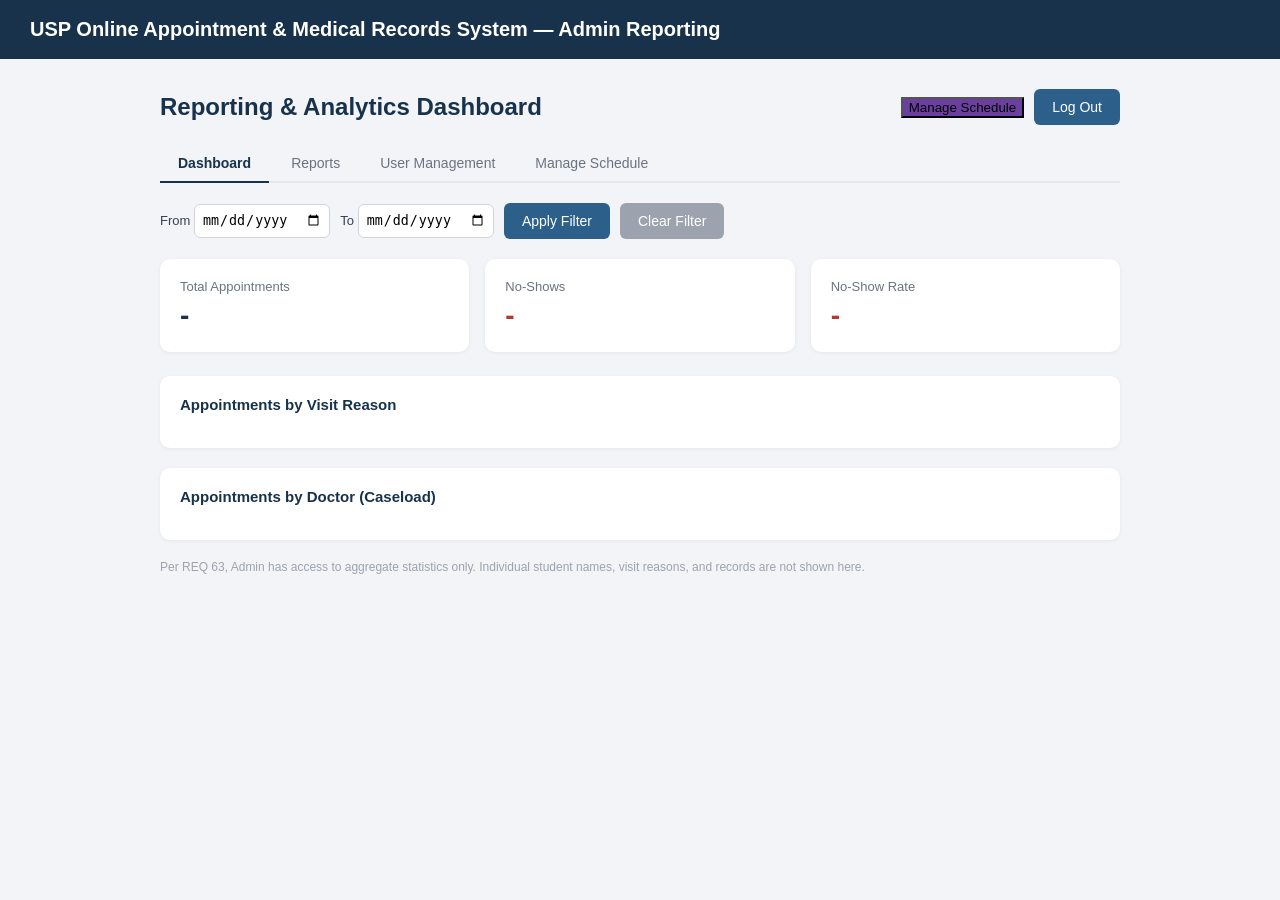
==== commit 01e17e61: "Merge branch 'main' into feature/scattered-login-page-fix" ====
--- a/src/main/resources/static/index.html
+++ b/src/main/resources/static/index.html
@@ -5,6 +5,211 @@
 <meta name="viewport" content="width=device-width, initial-scale=1.0">
 <title>USP Health & Wellness Center</title>
 <style>
+  * { box-sizing: border-box; }
+  body {
+    font-family: -apple-system, Segoe UI, Roboto, Arial, sans-serif;
+    background: #f2f4f7;
+    margin: 0;
+    color: #1f2937;
+  }
+  header {
+    background: #17324A;
+    color: white;
+    padding: 18px 30px;
+    font-size: 20px;
+    font-weight: 600;
+  }
+  .container { max-width: 1000px; margin: 30px auto; padding: 0 20px; }
+
+  /* Login box removed - authentication handled by /login.html */
+  .filterBar button, #logoutBtn {
+    background: #2C5F8A; color: white; border: none;
+    padding: 10px 18px; border-radius: 6px; cursor: pointer; font-size: 14px;
+  }
+  .filterBar button:hover, #logoutBtn:hover { background: #1F4666; }
+  #pageError {
+    background: #FDEAEA; color: #B03A2E; border: 1px solid #f2b8b8;
+    border-radius: 6px; padding: 10px 14px; font-size: 13px; margin-bottom: 16px; display: none;
+  }
+  .filterBar input.invalid { border-color: #B03A2E; }
+
+  /* Dashboard */
+  #dashboard { display: block; }
+  .topbar { display: flex; justify-content: space-between; align-items: center; margin-bottom: 20px; }
+
+  .cards { display: flex; gap: 16px; margin-bottom: 24px; flex-wrap: wrap; }
+  .card {
+    background: white; border-radius: 10px; padding: 20px; flex: 1; min-width: 150px;
+    box-shadow: 0 1px 4px rgba(0,0,0,0.06);
+  }
+  .card .label { font-size: 13px; color: #6b7280; margin-bottom: 6px; }
+  .card .value { font-size: 28px; font-weight: 700; color: #17324A; }
+  .card.warn .value { color: #B03A2E; }
+
+  .panel {
+    background: white; border-radius: 10px; padding: 20px; margin-bottom: 20px;
+    box-shadow: 0 1px 4px rgba(0,0,0,0.06);
+  }
+  .panel h3 { margin-top: 0; color: #17324A; font-size: 15px; }
+
+  .bar-row { display: flex; align-items: center; margin-bottom: 10px; font-size: 13px; }
+  .bar-label { width: 160px; flex-shrink: 0; color: #374151; }
+  .bar-track { flex: 1; background: #e5e7eb; border-radius: 4px; height: 18px; margin: 0 10px; overflow: hidden; }
+  .bar-fill { background: #5B9BD5; height: 100%; border-radius: 4px; }
+  .bar-count { width: 30px; text-align: right; font-weight: 600; color: #17324A; }
+
+  .filterBar { display: flex; gap: 10px; align-items: center; margin-bottom: 20px; flex-wrap: wrap; }
+  .filterBar label { font-size: 13px; color: #374151; }
+  .filterBar input { padding: 7px; border: 1px solid #d1d5db; border-radius: 6px; }
+  .filterBar .clearBtn { background: #9ca3af; }
+  .filterBar .clearBtn:hover { background: #6b7280; }
+
+  /* Tabs */
+  .tabs { display: flex; gap: 4px; margin-bottom: 20px; border-bottom: 2px solid #e5e7eb; }
+  .tab-btn {
+    background: none; border: none; padding: 10px 18px; cursor: pointer; font-size: 14px;
+    color: #6b7280; border-bottom: 2px solid transparent; margin-bottom: -2px;
+  }
+  .tab-btn.active { color: #17324A; border-bottom-color: #17324A; font-weight: 600; }
+  .tab-panel { display: none; }
+  .tab-panel.active { display: block; }
+
+  /* Reports */
+  .reportBar { display: flex; gap: 10px; align-items: center; margin-bottom: 20px; flex-wrap: wrap; }
+  .reportBar select { padding: 7px; border: 1px solid #d1d5db; border-radius: 6px; }
+  .report-meta { font-size: 12px; color: #6b7280; margin-bottom: 16px; }
+
+  /* User Management */
+  .user-table { width: 100%; border-collapse: collapse; font-size: 13px; }
+  .user-table th, .user-table td { text-align: left; padding: 10px; border-bottom: 1px solid #eee; }
+  .user-table th { color: #6b7280; font-weight: 600; }
+  .status-badge { padding: 2px 10px; border-radius: 10px; font-size: 11px; font-weight: 600; }
+  .status-badge.active { background: #DCEBFA; color: #17324A; }
+  .status-badge.inactive { background: #eee; color: #666; }
+  .toggle-btn {
+    background: #2C5F8A; color: white; border: none; padding: 6px 12px;
+    border-radius: 6px; cursor: pointer; font-size: 12px;
+  }
+  .toggle-btn.deactivate { background: #B03A2E; }
+</style>
+</head>
+<body>
+
+<header>USP Online Appointment &amp; Medical Records System &mdash; Admin Reporting</header>
+
+<div class="container">
+
+
+
+  <!-- DASHBOARD -->
+  <div id="dashboard">
+    <div class="topbar">
+      <h2 style="color:#17324A;margin:0;">Reporting &amp; Analytics Dashboard</h2>
+      <div style="display:flex;gap:10px;align-items:center;">
+        <button style="background:#6B3FA0;" onclick="window.location.href='/schedule.html'">Manage Schedule</button>
+        <button id="logoutBtn" onclick="logout()">Log Out</button>
+      </div>
+    </div>
+
+    <div id="pageError"></div>
+
+    <div class="tabs">
+      <button class="tab-btn active" id="tab-btn-dashboard" onclick="switchTab('dashboard')">Dashboard</button>
+      <button class="tab-btn" id="tab-btn-reports" onclick="switchTab('reports')">Reports</button>
+      <button class="tab-btn" id="tab-btn-users" onclick="switchTab('users')">User Management</button>
+      <button class="tab-btn" id="tab-btn-schedule" onclick="window.location.href='/schedule.html'">Manage Schedule</button>
+    </div>
+
+    <div id="tab-dashboard" class="tab-panel active">
+    <div class="filterBar">
+      <label>From <input type="date" id="startDate"></label>
+      <label>To <input type="date" id="endDate"></label>
+      <button onclick="applyFilter()">Apply Filter</button>
+      <button class="clearBtn" onclick="clearFilter()">Clear Filter</button>
+    </div>
+
+    <div class="cards">
+      <div class="card">
+        <div class="label">Total Appointments</div>
+        <div class="value" id="statTotal">-</div>
+      </div>
+      <div class="card warn">
+        <div class="label">No-Shows</div>
+        <div class="value" id="statNoShow">-</div>
+      </div>
+      <div class="card warn">
+        <div class="label">No-Show Rate</div>
+        <div class="value" id="statRate">-</div>
+      </div>
+    </div>
+
+    <div class="panel">
+      <h3>Appointments by Visit Reason</h3>
+      <div id="byReason"></div>
+    </div>
+
+    <div class="panel">
+      <h3>Appointments by Doctor (Caseload)</h3>
+      <div id="byDoctor"></div>
+    </div>
+
+    <p style="font-size:12px;color:#9ca3af;margin-top:20px;">
+      Per REQ 63, Admin has access to aggregate statistics only. Individual student names,
+      visit reasons, and records are not shown here.
+    </p>
+    </div>
+
+    <div id="tab-reports" class="tab-panel">
+      <div class="panel">
+        <h3>Generate Report</h3>
+        <div class="reportBar">
+          <select id="reportType"></select>
+          <label>From <input type="date" id="reportStartDate"></label>
+          <label>To <input type="date" id="reportEndDate"></label>
+          <button onclick="generateReport()">Generate</button>
+        </div>
+        <div id="reportError" style="color:#B03A2E;font-size:13px;margin-bottom:12px;display:none;"></div>
+        <div id="reportMeta" class="report-meta"></div>
+        <div id="reportResults"></div>
+      </div>
+    </div>
+
+    <div id="tab-users" class="tab-panel">
+      <div class="panel">
+        <h3>User Accounts</h3>
+        <div id="userMgmtError" style="color:#B03A2E;font-size:13px;margin-bottom:12px;display:none;"></div>
+        <table class="user-table">
+          <thead><tr><th>Username</th><th>Role</th><th>Status</th><th></th></tr></thead>
+          <tbody id="userTableBody"></tbody>
+        </table>
+        <p style="font-size:12px;color:#9ca3af;margin-top:16px;">
+          Per FR-05-73, account management shows account status only - never individual
+          patient or medical record data.
+        </p>
+      </div>
+    </div>
+  </div>
+
+</div>
+
+<script>
+let authHeader = null;
+
+window.addEventListener('DOMContentLoaded', () => {
+  const storedAuth = sessionStorage.getItem('authHeader');
+
+  if (!storedAuth) {
+    window.location.href = '/login.html';
+    return;
+  }
+
+  authHeader = storedAuth;
+  loadDashboard();
+});
+
+function logout() {
+  sessionStorage.clear();
+  window.location.href = '/login.html';
 :root {
 --bg: #F4F8F8;
 --panel: #FFFFFF;
@@ -329,5 +534,7 @@
 </footer>
 
 
+</script>
+
 </body>
 </html>
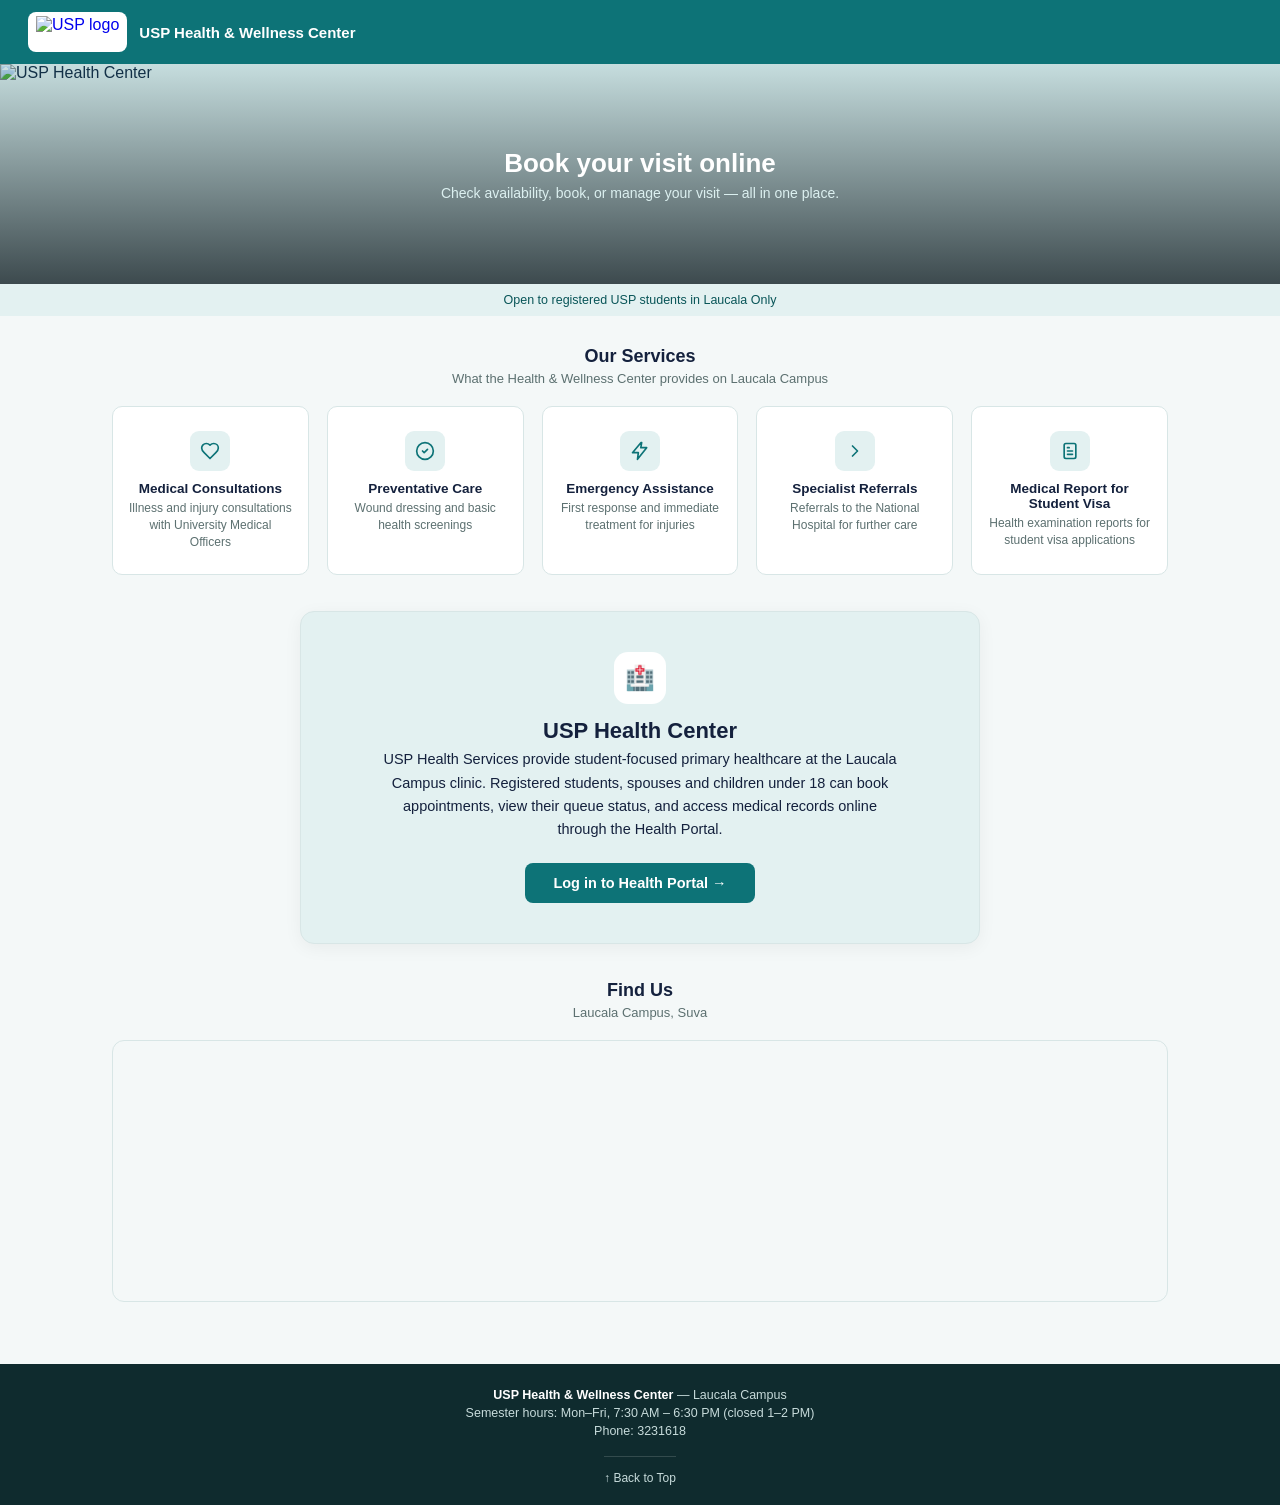
==== commit 452a7cff: "Fix consultation flow, add search bars, and make login persistent - Fix XSS-style bug where an apost" ====
--- a/src/main/resources/static/index.html
+++ b/src/main/resources/static/index.html
@@ -5,211 +5,6 @@
 <meta name="viewport" content="width=device-width, initial-scale=1.0">
 <title>USP Health & Wellness Center</title>
 <style>
-  * { box-sizing: border-box; }
-  body {
-    font-family: -apple-system, Segoe UI, Roboto, Arial, sans-serif;
-    background: #f2f4f7;
-    margin: 0;
-    color: #1f2937;
-  }
-  header {
-    background: #17324A;
-    color: white;
-    padding: 18px 30px;
-    font-size: 20px;
-    font-weight: 600;
-  }
-  .container { max-width: 1000px; margin: 30px auto; padding: 0 20px; }
-
-  /* Login box removed - authentication handled by /login.html */
-  .filterBar button, #logoutBtn {
-    background: #2C5F8A; color: white; border: none;
-    padding: 10px 18px; border-radius: 6px; cursor: pointer; font-size: 14px;
-  }
-  .filterBar button:hover, #logoutBtn:hover { background: #1F4666; }
-  #pageError {
-    background: #FDEAEA; color: #B03A2E; border: 1px solid #f2b8b8;
-    border-radius: 6px; padding: 10px 14px; font-size: 13px; margin-bottom: 16px; display: none;
-  }
-  .filterBar input.invalid { border-color: #B03A2E; }
-
-  /* Dashboard */
-  #dashboard { display: block; }
-  .topbar { display: flex; justify-content: space-between; align-items: center; margin-bottom: 20px; }
-
-  .cards { display: flex; gap: 16px; margin-bottom: 24px; flex-wrap: wrap; }
-  .card {
-    background: white; border-radius: 10px; padding: 20px; flex: 1; min-width: 150px;
-    box-shadow: 0 1px 4px rgba(0,0,0,0.06);
-  }
-  .card .label { font-size: 13px; color: #6b7280; margin-bottom: 6px; }
-  .card .value { font-size: 28px; font-weight: 700; color: #17324A; }
-  .card.warn .value { color: #B03A2E; }
-
-  .panel {
-    background: white; border-radius: 10px; padding: 20px; margin-bottom: 20px;
-    box-shadow: 0 1px 4px rgba(0,0,0,0.06);
-  }
-  .panel h3 { margin-top: 0; color: #17324A; font-size: 15px; }
-
-  .bar-row { display: flex; align-items: center; margin-bottom: 10px; font-size: 13px; }
-  .bar-label { width: 160px; flex-shrink: 0; color: #374151; }
-  .bar-track { flex: 1; background: #e5e7eb; border-radius: 4px; height: 18px; margin: 0 10px; overflow: hidden; }
-  .bar-fill { background: #5B9BD5; height: 100%; border-radius: 4px; }
-  .bar-count { width: 30px; text-align: right; font-weight: 600; color: #17324A; }
-
-  .filterBar { display: flex; gap: 10px; align-items: center; margin-bottom: 20px; flex-wrap: wrap; }
-  .filterBar label { font-size: 13px; color: #374151; }
-  .filterBar input { padding: 7px; border: 1px solid #d1d5db; border-radius: 6px; }
-  .filterBar .clearBtn { background: #9ca3af; }
-  .filterBar .clearBtn:hover { background: #6b7280; }
-
-  /* Tabs */
-  .tabs { display: flex; gap: 4px; margin-bottom: 20px; border-bottom: 2px solid #e5e7eb; }
-  .tab-btn {
-    background: none; border: none; padding: 10px 18px; cursor: pointer; font-size: 14px;
-    color: #6b7280; border-bottom: 2px solid transparent; margin-bottom: -2px;
-  }
-  .tab-btn.active { color: #17324A; border-bottom-color: #17324A; font-weight: 600; }
-  .tab-panel { display: none; }
-  .tab-panel.active { display: block; }
-
-  /* Reports */
-  .reportBar { display: flex; gap: 10px; align-items: center; margin-bottom: 20px; flex-wrap: wrap; }
-  .reportBar select { padding: 7px; border: 1px solid #d1d5db; border-radius: 6px; }
-  .report-meta { font-size: 12px; color: #6b7280; margin-bottom: 16px; }
-
-  /* User Management */
-  .user-table { width: 100%; border-collapse: collapse; font-size: 13px; }
-  .user-table th, .user-table td { text-align: left; padding: 10px; border-bottom: 1px solid #eee; }
-  .user-table th { color: #6b7280; font-weight: 600; }
-  .status-badge { padding: 2px 10px; border-radius: 10px; font-size: 11px; font-weight: 600; }
-  .status-badge.active { background: #DCEBFA; color: #17324A; }
-  .status-badge.inactive { background: #eee; color: #666; }
-  .toggle-btn {
-    background: #2C5F8A; color: white; border: none; padding: 6px 12px;
-    border-radius: 6px; cursor: pointer; font-size: 12px;
-  }
-  .toggle-btn.deactivate { background: #B03A2E; }
-</style>
-</head>
-<body>
-
-<header>USP Online Appointment &amp; Medical Records System &mdash; Admin Reporting</header>
-
-<div class="container">
-
-
-
-  <!-- DASHBOARD -->
-  <div id="dashboard">
-    <div class="topbar">
-      <h2 style="color:#17324A;margin:0;">Reporting &amp; Analytics Dashboard</h2>
-      <div style="display:flex;gap:10px;align-items:center;">
-        <button style="background:#6B3FA0;" onclick="window.location.href='/schedule.html'">Manage Schedule</button>
-        <button id="logoutBtn" onclick="logout()">Log Out</button>
-      </div>
-    </div>
-
-    <div id="pageError"></div>
-
-    <div class="tabs">
-      <button class="tab-btn active" id="tab-btn-dashboard" onclick="switchTab('dashboard')">Dashboard</button>
-      <button class="tab-btn" id="tab-btn-reports" onclick="switchTab('reports')">Reports</button>
-      <button class="tab-btn" id="tab-btn-users" onclick="switchTab('users')">User Management</button>
-      <button class="tab-btn" id="tab-btn-schedule" onclick="window.location.href='/schedule.html'">Manage Schedule</button>
-    </div>
-
-    <div id="tab-dashboard" class="tab-panel active">
-    <div class="filterBar">
-      <label>From <input type="date" id="startDate"></label>
-      <label>To <input type="date" id="endDate"></label>
-      <button onclick="applyFilter()">Apply Filter</button>
-      <button class="clearBtn" onclick="clearFilter()">Clear Filter</button>
-    </div>
-
-    <div class="cards">
-      <div class="card">
-        <div class="label">Total Appointments</div>
-        <div class="value" id="statTotal">-</div>
-      </div>
-      <div class="card warn">
-        <div class="label">No-Shows</div>
-        <div class="value" id="statNoShow">-</div>
-      </div>
-      <div class="card warn">
-        <div class="label">No-Show Rate</div>
-        <div class="value" id="statRate">-</div>
-      </div>
-    </div>
-
-    <div class="panel">
-      <h3>Appointments by Visit Reason</h3>
-      <div id="byReason"></div>
-    </div>
-
-    <div class="panel">
-      <h3>Appointments by Doctor (Caseload)</h3>
-      <div id="byDoctor"></div>
-    </div>
-
-    <p style="font-size:12px;color:#9ca3af;margin-top:20px;">
-      Per REQ 63, Admin has access to aggregate statistics only. Individual student names,
-      visit reasons, and records are not shown here.
-    </p>
-    </div>
-
-    <div id="tab-reports" class="tab-panel">
-      <div class="panel">
-        <h3>Generate Report</h3>
-        <div class="reportBar">
-          <select id="reportType"></select>
-          <label>From <input type="date" id="reportStartDate"></label>
-          <label>To <input type="date" id="reportEndDate"></label>
-          <button onclick="generateReport()">Generate</button>
-        </div>
-        <div id="reportError" style="color:#B03A2E;font-size:13px;margin-bottom:12px;display:none;"></div>
-        <div id="reportMeta" class="report-meta"></div>
-        <div id="reportResults"></div>
-      </div>
-    </div>
-
-    <div id="tab-users" class="tab-panel">
-      <div class="panel">
-        <h3>User Accounts</h3>
-        <div id="userMgmtError" style="color:#B03A2E;font-size:13px;margin-bottom:12px;display:none;"></div>
-        <table class="user-table">
-          <thead><tr><th>Username</th><th>Role</th><th>Status</th><th></th></tr></thead>
-          <tbody id="userTableBody"></tbody>
-        </table>
-        <p style="font-size:12px;color:#9ca3af;margin-top:16px;">
-          Per FR-05-73, account management shows account status only - never individual
-          patient or medical record data.
-        </p>
-      </div>
-    </div>
-  </div>
-
-</div>
-
-<script>
-let authHeader = null;
-
-window.addEventListener('DOMContentLoaded', () => {
-  const storedAuth = sessionStorage.getItem('authHeader');
-
-  if (!storedAuth) {
-    window.location.href = '/login.html';
-    return;
-  }
-
-  authHeader = storedAuth;
-  loadDashboard();
-});
-
-function logout() {
-  sessionStorage.clear();
-  window.location.href = '/login.html';
 :root {
 --bg: #F4F8F8;
 --panel: #FFFFFF;
@@ -430,7 +225,7 @@
 <body>
 
 <header id="top">
-<a class="logo-link" href="https://www.usp.ac.fj" target="_blank" rel="noopener">
+<a class="logo-link" href="/">
 <span class="logo-chip"><img class="logo" src="/images/usp-logo.png" alt="USP logo" /></span>
 <span class="site-name">USP Health & Wellness Center</span>
 </a>
@@ -512,7 +307,7 @@
   and access medical records online through the Health Portal.
 </p>
 
-<a class="cta-btn" href="/login.html">Log in to Health Portal →</a>
+<a class="cta-btn" id="loginCta" href="/login.html">Log in to Health Portal →</a>
 </div>
 
 <p class="section-title">Find Us</p>
@@ -533,7 +328,23 @@
 <a class="back-to-top" href="#top">↑ Back to Top</a>
 </footer>
 
-
+<script>
+window.addEventListener('DOMContentLoaded', () => {
+  const storedAuth = localStorage.getItem('authHeader');
+  const storedRole = localStorage.getItem('userRole');
+  if (!storedAuth || !storedRole) return;
+
+  const portalPaths = {
+    STUDENT: '/student.html',
+    DOCTOR: '/doctor.html',
+    NURSE: '/checkin.html',
+    ADMIN: '/admin.html'
+  };
+
+  const cta = document.getElementById('loginCta');
+  cta.href = portalPaths[storedRole] || '/student.html';
+  cta.textContent = 'Go to your profile →';
+});
 </script>
 
 </body>
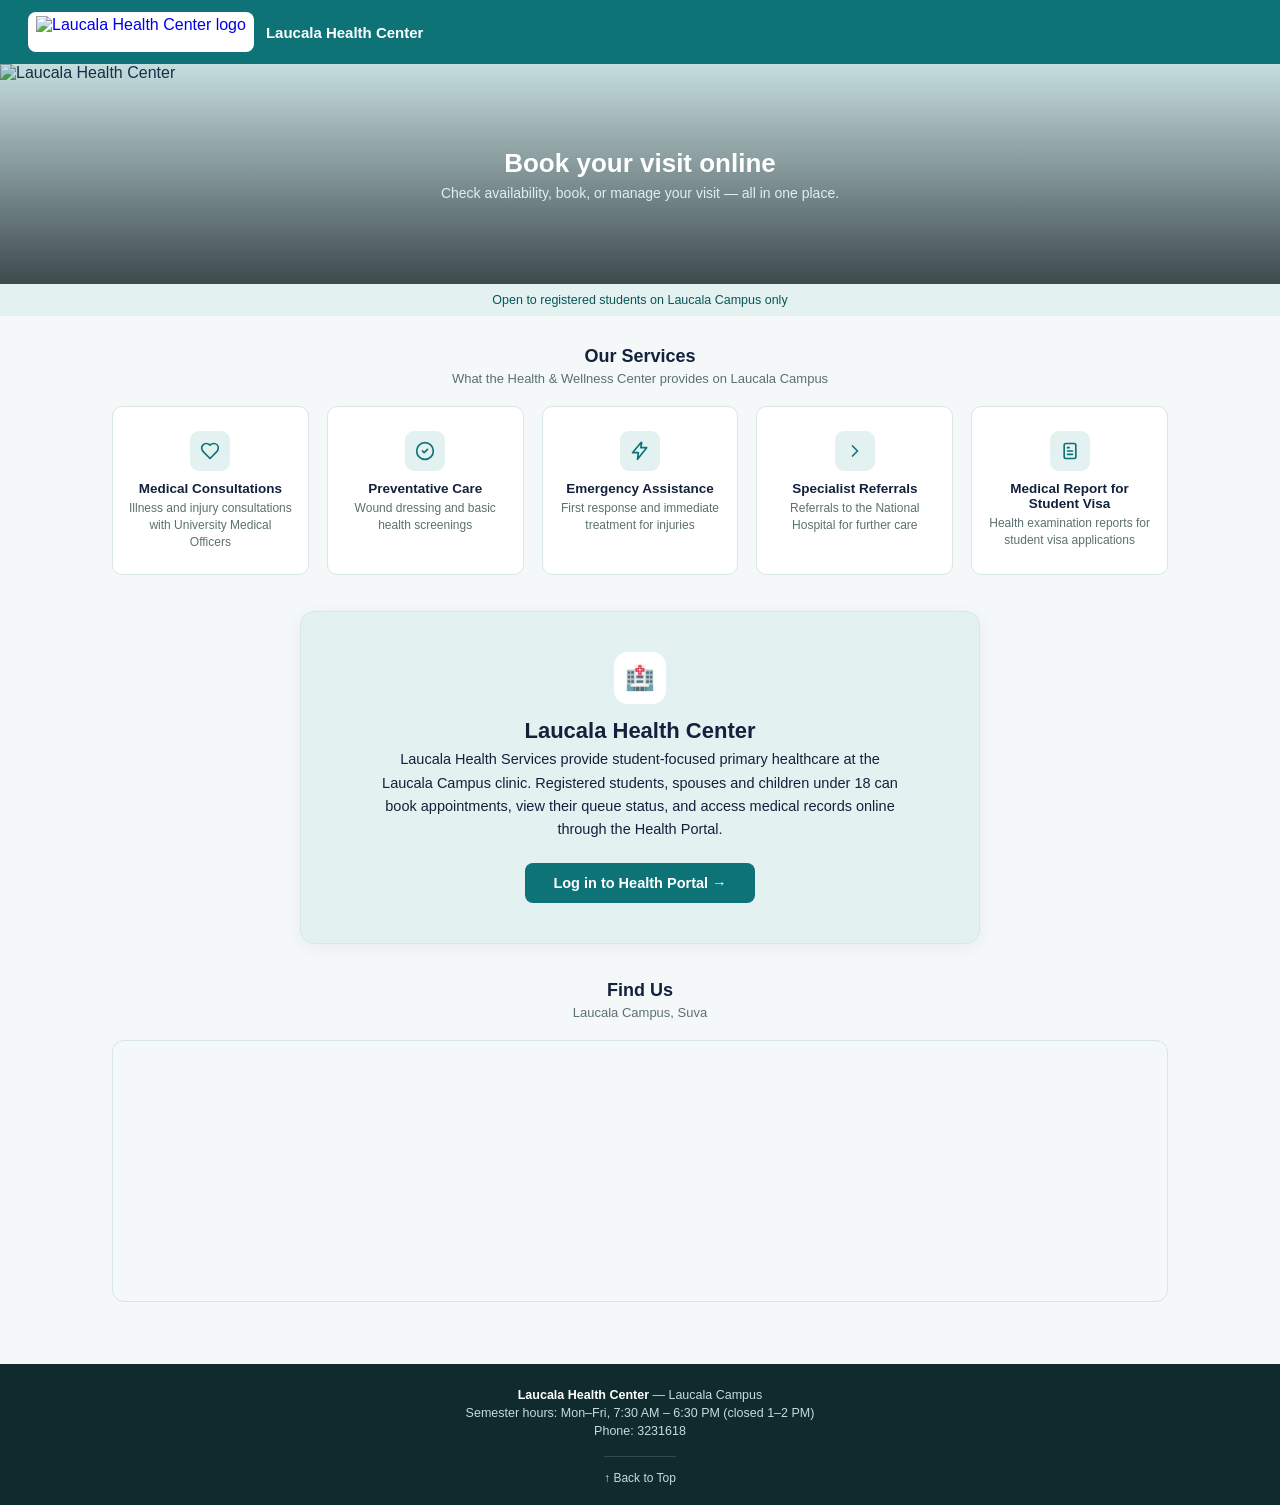
==== commit 40fde89e: "Rebrand to Laucala Health Center, add receipt-verified fee payment flow, and admin user management p" ====
--- a/src/main/resources/static/index.html
+++ b/src/main/resources/static/index.html
@@ -3,7 +3,7 @@
 <head>
 <meta charset="UTF-8">
 <meta name="viewport" content="width=device-width, initial-scale=1.0">
-<title>USP Health & Wellness Center</title>
+<title>Laucala Health Center</title>
 <style>
 :root {
 --bg: #F4F8F8;
@@ -51,7 +51,7 @@
 height: 220px;
 overflow: hidden;
 }
-.hero img.banner {
+.hero .banner {
 width: 100%;
 height: 100%;
 object-fit: cover;
@@ -226,13 +226,13 @@
 
 <header id="top">
 <a class="logo-link" href="/">
-<span class="logo-chip"><img class="logo" src="/images/usp-logo.png" alt="USP logo" /></span>
-<span class="site-name">USP Health & Wellness Center</span>
+<span class="logo-chip"><img class="logo" src="/images/logo.png" alt="Laucala Health Center logo" /></span>
+<span class="site-name">Laucala Health Center</span>
 </a>
 </header>
 
 <div class="hero">
-<img class="banner" src="/images/healthcenter.jpg" alt="USP Health Center" />
+<img class="banner" src="/images/healthcenter.jpg" alt="Laucala Health Center" />
 <div class="overlay">
 <h1>Book your visit online</h1>
 <p>Check availability, book, or manage your visit — all in one place.</p>
@@ -240,7 +240,7 @@
 </div>
 
 <div class="eligibility-bar">
-  Open to registered USP students in Laucala Only
+  Open to registered students on Laucala Campus only
 </div>
 
 <main>
@@ -298,11 +298,11 @@
 <!-- ===== ACCESS SECTION ===== -->
 <div class="access-section">
 <div class="emblem">🏥</div>
-<h2>USP Health Center</h2>
+<h2>Laucala Health Center</h2>
 
 
 <p>
-  USP Health Services provide student-focused primary healthcare at the Laucala Campus clinic. 
+  Laucala Health Services provide student-focused primary healthcare at the Laucala Campus clinic.
   Registered students, spouses and children under 18 can book appointments, view their queue status, 
   and access medical records online through the Health Portal.
 </p>
@@ -314,7 +314,7 @@
 <p class="section-sub">Laucala Campus, Suva</p>
 <div class="map-wrap">
 <iframe
-src="https://www.google.com/maps/embed?pb=!1m18!1m12!1m3!1d947.8256446631589!2d178.44378066812286!3d-18.14997014420256!2m3!1f0!2f0!3f0!3m2!1i1024!2i768!4f13.1!3m3!1m2!1s0x6e1bddcdbdbb5761%3A0xb5677e95ee8c0da7!2sUSP%20Health%20%26%20Wellness%20Center!5e0!3m2!1sen!2sfj!4v1779332384433!5m2!1sen!2sfj"
+src="https://www.google.com/maps?q=-18.14997014420256,178.44378066812286&z=17&output=embed"
 loading="lazy"
 referrerpolicy="no-referrer-when-downgrade">
 </iframe>
@@ -322,7 +322,7 @@
 </main>
 
 <footer>
-<div class="line"><strong>USP Health & Wellness Center</strong> — Laucala Campus</div>
+<div class="line"><strong>Laucala Health Center</strong> — Laucala Campus</div>
 <div class="line">Semester hours: Mon–Fri, 7:30 AM – 6:30 PM (closed 1–2 PM)</div>
 <div class="line">Phone: 3231618</div>
 <a class="back-to-top" href="#top">↑ Back to Top</a>
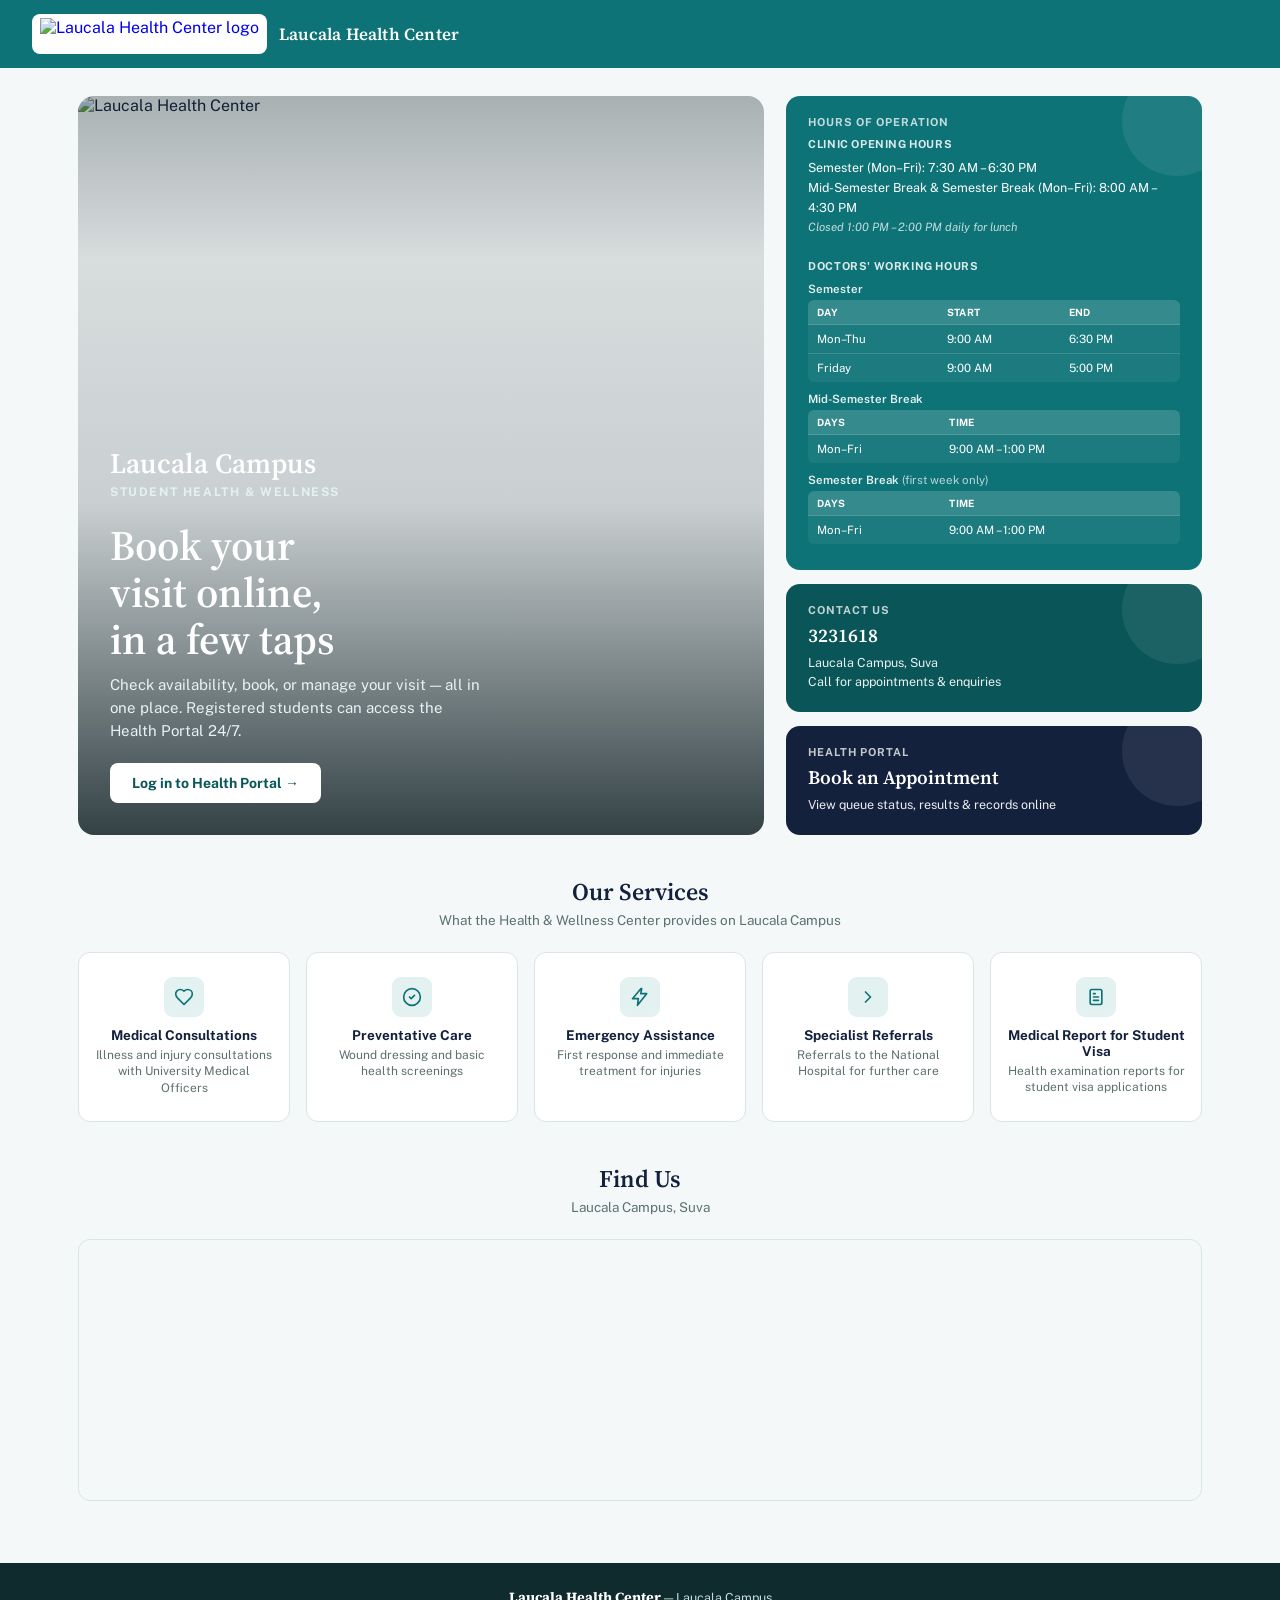
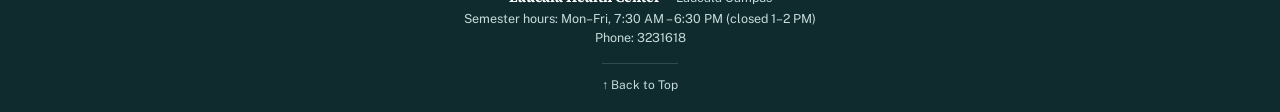
==== commit cbc24477: "Fix - Landing page" ====
--- a/src/main/resources/static/index.html
+++ b/src/main/resources/static/index.html
@@ -4,6 +4,9 @@
 <meta charset="UTF-8">
 <meta name="viewport" content="width=device-width, initial-scale=1.0">
 <title>Laucala Health Center</title>
+<link rel="preconnect" href="https://fonts.googleapis.com">
+<link rel="preconnect" href="https://fonts.gstatic.com" crossorigin>
+<link href="https://fonts.googleapis.com/css2?family=Source+Serif+4:opsz,wght@8..60,500;8..60,600;8..60,700&family=Public+Sans:wght@400;500;600;700;800&display=swap" rel="stylesheet">
 <style>
 :root {
 --bg: #F4F8F8;
@@ -16,24 +19,26 @@
 --brand-soft: #E3F1F1;
 --footer-bg: #0F2B2E;
 --footer-text: #C7DBDB;
+--serif: 'Source Serif 4', Georgia, 'Times New Roman', serif;
+--sans: 'Public Sans', -apple-system, BlinkMacSystemFont, "Segoe UI", Helvetica, Arial, sans-serif;
 }
 * { box-sizing: border-box; }
 html { scroll-behavior: smooth; }
 body {
 margin: 0;
-font-family: -apple-system, BlinkMacSystemFont, "Segoe UI", Helvetica, Arial, sans-serif;
+font-family: var(--sans);
 background: var(--bg);
 color: var(--ink);
 }
-
+img { max-width: 100%; }
+
+/* ===== HEADER ===== */
 header {
 background: var(--brand);
-padding: 12px 28px;
+padding: 14px 32px;
 display: flex;
 align-items: center;
-justify-content: space-between;
 gap: 16px;
-flex-wrap: wrap;
 }
 header a.logo-link { display: flex; align-items: center; gap: 12px; text-decoration: none; }
 header .logo-chip {
@@ -44,68 +49,201 @@
 align-items: center;
 }
 header img.logo { height: 32px; display: block; }
-header .site-name { font-size: 15px; font-weight: 700; color: #fff; }
+header .site-name { font-family: var(--serif); font-size: 17px; font-weight: 600; color: #fff; letter-spacing: 0.2px; }
+
+/* ===== HERO + SIDEBAR ===== */
+.hero-wrap {
+max-width: 1180px;
+margin: 0 auto;
+padding: 28px 28px 0;
+display: grid;
+grid-template-columns: 1.65fr 1fr;
+align-items: stretch;
+gap: 22px;
+}
+@media (max-width: 880px) { .hero-wrap { grid-template-columns: 1fr; padding: 20px 18px 0; } }
+
+.hero-col { display: flex; flex-direction: column; min-width: 0; }
 
 .hero {
 position: relative;
-height: 220px;
+border-radius: 16px;
 overflow: hidden;
-}
-.hero .banner {
+min-height: 380px;
+flex: 1;
+display: flex;
+align-items: flex-end;
+}
+.hero img.banner {
+position: absolute;
+inset: 0;
 width: 100%;
 height: 100%;
 object-fit: cover;
 display: block;
 }
-.hero .overlay {
+/* soft, full-height tone over the whole photo so the top of the image
+   (often bright sky) reads as an intentional wash, not a raw crop */
+.hero-scrim {
 position: absolute;
 inset: 0;
-background: linear-gradient(180deg, rgba(13,115,119,0.20), rgba(9,25,30,0.78));
+background: linear-gradient(180deg, rgba(9,25,30,0.32) 0%, rgba(9,25,30,0.12) 22%, rgba(9,25,30,0.18) 55%, rgba(9,25,30,0.82) 100%);
+pointer-events: none;
+}
+.hero .overlay {
+position: relative;
+z-index: 1;
+width: 100%;
+padding: 32px;
+}
+.hero h1 {
+font-family: var(--serif);
+color: #fff;
+font-size: clamp(28px, 4vw, 42px);
+font-weight: 600;
+line-height: 1.12;
+margin: 0 0 10px;
+text-wrap: balance;
+max-width: 15ch;
+opacity: 0;
+animation: fadeUp 0.6s ease-out 0.15s forwards;
+}
+.hero p {
+color: #E7F3F3;
+font-size: 15px;
+line-height: 1.55;
+margin: 0 0 20px;
+max-width: 42ch;
+opacity: 0;
+animation: fadeUp 0.6s ease-out 0.25s forwards;
+}
+.hero .cta-row { display: flex; gap: 12px; flex-wrap: wrap; opacity: 0; animation: fadeUp 0.6s ease-out 0.35s forwards; }
+.hero .cta-btn {
+display: inline-block;
+background: #fff;
+color: var(--brand-dark);
+font-weight: 700;
+font-size: 14px;
+padding: 12px 22px;
+border-radius: 8px;
+text-decoration: none;
+transition: transform 0.15s, box-shadow 0.15s;
+}
+.hero .cta-btn:hover { transform: translateY(-1px); box-shadow: 0 6px 16px rgba(0,0,0,0.22); }
+
+@keyframes fadeUp {
+from { opacity: 0; transform: translateY(8px); }
+to { opacity: 1; transform: translateY(0); }
+}
+@media (prefers-reduced-motion: reduce) {
+.hero-eyebrow, .hero h1, .hero p, .hero .cta-row { animation: none; opacity: 1; }
+}
+
+/* campus wordmark back on the photo overlay, above the headline */
+.hero-eyebrow {
+margin: 0 0 14px;
+opacity: 0;
+animation: fadeUp 0.5s ease-out 0.05s forwards;
+}
+.hero-eyebrow .campus-name {
+display: block;
+font-family: var(--serif);
+font-size: clamp(22px, 2.6vw, 28px);
+font-weight: 600;
+line-height: 1.1;
+color: #fff;
+letter-spacing: 0.2px;
+margin: 0;
+}
+.hero-eyebrow .campus-tagline {
+display: block;
+margin-top: 4px;
+font-size: 12px;
+font-weight: 700;
+letter-spacing: 1.6px;
+text-transform: uppercase;
+color: var(--brand-soft);
+}
+
+/* ===== SIDEBAR CARDS ===== */
+.sidebar { display: flex; flex-direction: column; gap: 14px; }
+.info-card {
+border-radius: 14px;
+padding: 20px 22px;
+color: #fff;
 display: flex;
 flex-direction: column;
-align-items: center;
+gap: 6px;
+min-height: 108px;
 justify-content: center;
+position: relative;
+overflow: hidden;
+}
+a.info-card { text-decoration: none; transition: transform 0.15s, box-shadow 0.15s; }
+a.info-card:hover { transform: translateY(-2px); box-shadow: 0 10px 24px rgba(0,0,0,0.16); }
+.info-card::after {
+content: "";
+position: absolute;
+right: -30px; top: -30px;
+width: 110px; height: 110px;
+border-radius: 50%;
+background: rgba(255,255,255,0.08);
+}
+.info-card .card-label {
+font-size: 11px;
+font-weight: 700;
+letter-spacing: 1px;
+text-transform: uppercase;
+opacity: 0.75;
+}
+.info-card .card-title { font-family: var(--serif); font-size: 19px; font-weight: 600; }
+.info-card .card-detail { font-size: 12.5px; line-height: 1.5; opacity: 0.92; font-family: var(--sans); }
+.info-card.hours { background: var(--brand); min-height: 0; align-items: stretch; }
+.info-card.contact { background: var(--brand-dark); }
+.info-card.book { background: var(--ink); }
+
+.hours-rows { display: flex; flex-direction: column; gap: 9px; margin-top: 4px; }
+.hours-row { display: flex; flex-direction: column; gap: 1px; }
+.hours-row .h-key {
+font-size: 10.5px;
+font-weight: 700;
+letter-spacing: 0.6px;
+text-transform: uppercase;
+opacity: 0.72;
+}
+.hours-row .h-val { font-size: 12.5px; line-height: 1.45; font-family: var(--sans); }
+
+main { max-width: 1180px; margin: 0 auto; padding: 40px 28px 16px; }
+@media (max-width: 880px) { main { padding: 34px 18px 16px; } }
+
+.section-title {
+font-family: var(--serif);
 text-align: center;
-padding: 20px;
-}
-.hero h1 { color: #fff; font-size: 26px; margin: 0 0 6px; }
-.hero p { color: #DCF0F0; font-size: 14px; margin: 0; max-width: 460px; }
-
-.eligibility-bar {
-background: var(--brand-soft);
-color: var(--brand-dark);
-text-align: center;
-font-size: 12.5px;
-padding: 9px 16px;
-}
-
-main { max-width: 1120px; margin: 0 auto; padding: 30px 32px 16px; }
-
-.section-title {
-text-align: center;
-font-size: 18px;
-font-weight: 700;
-margin: 0 0 4px;
-}
+font-size: 24px;
+font-weight: 600;
+margin: 40px 0 4px;
+text-wrap: balance;
+}
+main .section-title:first-child { margin-top: 0; }
 .section-sub {
 text-align: center;
 color: var(--ink-soft);
-font-size: 13px;
-margin: 0 0 20px;
-}
-
+font-size: 13.5px;
+margin: 0 0 24px;
+}
+
+/* ===== SERVICES ===== */
 .services {
 display: grid;
 grid-template-columns: repeat(5, 1fr);
-gap: 18px;
-margin-bottom: 36px;
-}
-@media (max-width: 760px) { .services { grid-template-columns: repeat(2, 1fr); } }
-
+gap: 16px;
+margin-bottom: 10px;
+}
+@media (max-width: 880px) { .services { grid-template-columns: repeat(2, 1fr); } }
 .service-card {
 background: var(--panel);
 border: 1px solid var(--line);
-border-radius: 10px;
+border-radius: 12px;
 padding: 24px 16px;
 text-align: center;
 display: block;
@@ -114,79 +252,55 @@
 transition: box-shadow 0.15s, transform 0.15s, border-color 0.15s;
 }
 .service-card:hover {
-box-shadow: 0 4px 14px rgba(0,0,0,0.08);
+box-shadow: 0 8px 20px rgba(20,33,61,0.08);
 transform: translateY(-2px);
 border-color: var(--brand);
 }
 .service-card .icon-md {
-width: 40px;
-height: 40px;
+width: 40px; height: 40px;
 margin: 0 auto 10px;
 border-radius: 9px;
 background: var(--brand-soft);
-display: flex;
-align-items: center;
-justify-content: center;
+display: flex; align-items: center; justify-content: center;
 }
 .service-card .icon-md svg { width: 20px; height: 20px; stroke: var(--brand); }
 .service-card .title { font-weight: 700; font-size: 13.5px; margin-bottom: 4px; }
 .service-card .desc { font-size: 12px; color: var(--ink-soft); line-height: 1.4; }
 
-/* ===== ACCESS / LOGIN PROMPT ===== */
-.access-section {
-background: var(--brand-soft);
-border: 1px solid var(--line);
-border-radius: 14px;
-padding: 40px 32px;
-max-width: 680px;
-margin: 0 auto 36px;
-text-align: center;
-box-shadow: 0 4px 18px rgba(0,0,0,0.05);
-}
-.access-section .emblem {
-display: inline-flex;
-align-items: center;
-justify-content: center;
-width: 52px;
-height: 52px;
-background: var(--panel);
-border-radius: 14px;
-margin-bottom: 14px;
-font-size: 24px;
-}
-.access-section h2 {
-font-size: 22px;
+/* ===== HOURS OF OPERATION (full detail, inside the sidebar card) ===== */
+.card-subhead {
+font-size: 11px;
 font-weight: 700;
-margin: 0 0 4px;
-color: var(--ink);
-}
-.access-section .subtitle {
-font-size: 13.5px;
-color: var(--ink-soft);
-margin: 0 0 18px;
-}
-.access-section p {
-font-size: 14.5px;
-line-height: 1.6;
-color: var(--ink);
-max-width: 520px;
-margin: 0 auto 22px;
-}
-.access-section .cta-btn {
-display: inline-block;
-background: var(--brand);
+letter-spacing: 0.6px;
+text-transform: uppercase;
 color: #fff;
+opacity: 0.85;
+margin: 18px 0 8px;
+}
+.card-subblock:first-of-type .card-subhead:first-child { margin-top: 4px; }
+.card-plain-hours { list-style: none; margin: 0; padding: 0; font-size: 12.5px; line-height: 1.6; color: #fff; }
+.card-plain-hours .note { opacity: 0.75; font-style: italic; font-size: 11.5px; }
+.card-tablabel { font-size: 11.5px; font-weight: 600; color: #fff; opacity: 0.9; margin: 10px 0 4px; }
+.card-tablabel .muted { font-weight: 400; opacity: 0.8; text-transform: none; }
+.card-hours-table { width: 100%; border-collapse: collapse; font-size: 11.5px; margin-bottom: 6px; border-radius: 6px; overflow: hidden; }
+.card-hours-table th {
+background: rgba(255,255,255,0.16);
+color: #fff;
+text-align: left;
+font-size: 10px;
 font-weight: 700;
-font-size: 14.5px;
-padding: 12px 28px;
-border-radius: 8px;
-text-decoration: none;
-transition: background 0.15s;
-}
-.access-section .cta-btn:hover {
-background: var(--brand-dark);
-}
-
+letter-spacing: 0.3px;
+text-transform: uppercase;
+padding: 6px 9px;
+}
+.card-hours-table td {
+background: rgba(255,255,255,0.06);
+color: #fff;
+padding: 7px 9px;
+border-top: 1px solid rgba(255,255,255,0.14);
+}
+
+/* ===== FIND US ===== */
 .map-wrap {
 border: 1px solid var(--line);
 border-radius: 12px;
@@ -200,6 +314,7 @@
 display: block;
 }
 
+/* ===== FOOTER ===== */
 footer {
 margin-top: 36px;
 background: var(--footer-bg);
@@ -209,7 +324,7 @@
 color: var(--footer-text);
 }
 footer .line { margin-bottom: 4px; }
-footer .line strong { color: #fff; }
+footer .line strong { font-family: var(--serif); color: #fff; font-size: 14px; }
 footer .back-to-top {
 display: inline-block;
 margin-top: 14px;
@@ -231,22 +346,80 @@
 </a>
 </header>
 
+<div class="hero-wrap">
+<div class="hero-col">
 <div class="hero">
-<img class="banner" src="/images/healthcenter.jpg" alt="Laucala Health Center" />
+<img class="banner" src="/images/healthcenter-hero.jpg" alt="Laucala Health Center" />
+<div class="hero-scrim"></div>
 <div class="overlay">
-<h1>Book your visit online</h1>
-<p>Check availability, book, or manage your visit — all in one place.</p>
-</div>
-</div>
-
-<div class="eligibility-bar">
-  Open to registered students on Laucala Campus only
+<div class="hero-eyebrow">
+<p class="campus-name">Laucala Campus</p>
+<p class="campus-tagline">Student Health &amp; Wellness</p>
+</div>
+<h1>Book your visit online, in a few taps</h1>
+<p>Check availability, book, or manage your visit — all in one place. Registered students can access the Health Portal 24/7.</p>
+<div class="cta-row">
+<a class="cta-btn" id="loginCta" href="/login.html">Log in to Health Portal →</a>
+</div>
+</div>
+</div>
+</div>
+
+<div class="sidebar">
+<div class="info-card hours">
+<span class="card-label">Hours of Operation</span>
+
+<div class="card-subblock">
+<p class="card-subhead">Clinic Opening Hours</p>
+<ul class="card-plain-hours">
+<li>Semester (Mon–Fri): 7:30 AM – 6:30 PM</li>
+<li>Mid-Semester Break &amp; Semester Break (Mon–Fri): 8:00 AM – 4:30 PM</li>
+<li class="note">Closed 1:00 PM – 2:00 PM daily for lunch</li>
+</ul>
+</div>
+
+<div class="card-subblock">
+<p class="card-subhead">Doctors' Working Hours</p>
+
+<p class="card-tablabel">Semester</p>
+<table class="card-hours-table">
+<thead><tr><th>Day</th><th>Start</th><th>End</th></tr></thead>
+<tbody>
+<tr><td>Mon–Thu</td><td>9:00 AM</td><td>6:30 PM</td></tr>
+<tr><td>Friday</td><td>9:00 AM</td><td>5:00 PM</td></tr>
+</tbody>
+</table>
+
+<p class="card-tablabel">Mid-Semester Break</p>
+<table class="card-hours-table">
+<thead><tr><th>Days</th><th>Time</th></tr></thead>
+<tbody><tr><td>Mon–Fri</td><td>9:00 AM – 1:00 PM</td></tr></tbody>
+</table>
+
+<p class="card-tablabel">Semester Break <span class="muted">(first week only)</span></p>
+<table class="card-hours-table">
+<thead><tr><th>Days</th><th>Time</th></tr></thead>
+<tbody><tr><td>Mon–Fri</td><td>9:00 AM – 1:00 PM</td></tr></tbody>
+</table>
+</div>
+</div>
+<a class="info-card contact" href="tel:3231618">
+<span class="card-label">Contact Us</span>
+<span class="card-title">3231618</span>
+<span class="card-detail">Laucala Campus, Suva<br />Call for appointments &amp; enquiries</span>
+</a>
+<a class="info-card book" id="bookCardCta" href="/login.html">
+<span class="card-label">Health Portal</span>
+<span class="card-title">Book an Appointment</span>
+<span class="card-detail">View queue status, results &amp; records online</span>
+</a>
+</div>
 </div>
 
 <main>
 
-<p class="section-title">Our Services</p>
-<p class="section-sub">What the Health & Wellness Center provides on Laucala Campus</p>
+<p class="section-title" id="services">Our Services</p>
+<p class="section-sub">What the Health &amp; Wellness Center provides on Laucala Campus</p>
 <div class="services">
 <a class="service-card" href="/services.html#consultations">
 <div class="icon-md">
@@ -295,25 +468,11 @@
 </a>
 </div>
 
-<!-- ===== ACCESS SECTION ===== -->
-<div class="access-section">
-<div class="emblem">🏥</div>
-<h2>Laucala Health Center</h2>
-
-
-<p>
-  Laucala Health Services provide student-focused primary healthcare at the Laucala Campus clinic.
-  Registered students, spouses and children under 18 can book appointments, view their queue status, 
-  and access medical records online through the Health Portal.
-</p>
-
-<a class="cta-btn" id="loginCta" href="/login.html">Log in to Health Portal →</a>
-</div>
-
 <p class="section-title">Find Us</p>
 <p class="section-sub">Laucala Campus, Suva</p>
 <div class="map-wrap">
 <iframe
+title="Map showing Laucala Health Center location"
 src="https://www.google.com/maps?q=-18.14997014420256,178.44378066812286&z=17&output=embed"
 loading="lazy"
 referrerpolicy="no-referrer-when-downgrade">
@@ -340,12 +499,17 @@
     NURSE: '/checkin.html',
     ADMIN: '/admin.html'
   };
-
-  const cta = document.getElementById('loginCta');
-  cta.href = portalPaths[storedRole] || '/student.html';
-  cta.textContent = 'Go to your profile →';
+  const dest = portalPaths[storedRole] || '/student.html';
+
+  const heroCta = document.getElementById('loginCta');
+  heroCta.href = dest;
+  heroCta.textContent = 'Go to your profile →';
+
+  const bookCard = document.getElementById('bookCardCta');
+  bookCard.href = dest;
+  bookCard.querySelector('.card-title').textContent = 'Go to your profile';
 });
 </script>
 
 </body>
-</html>+</html>
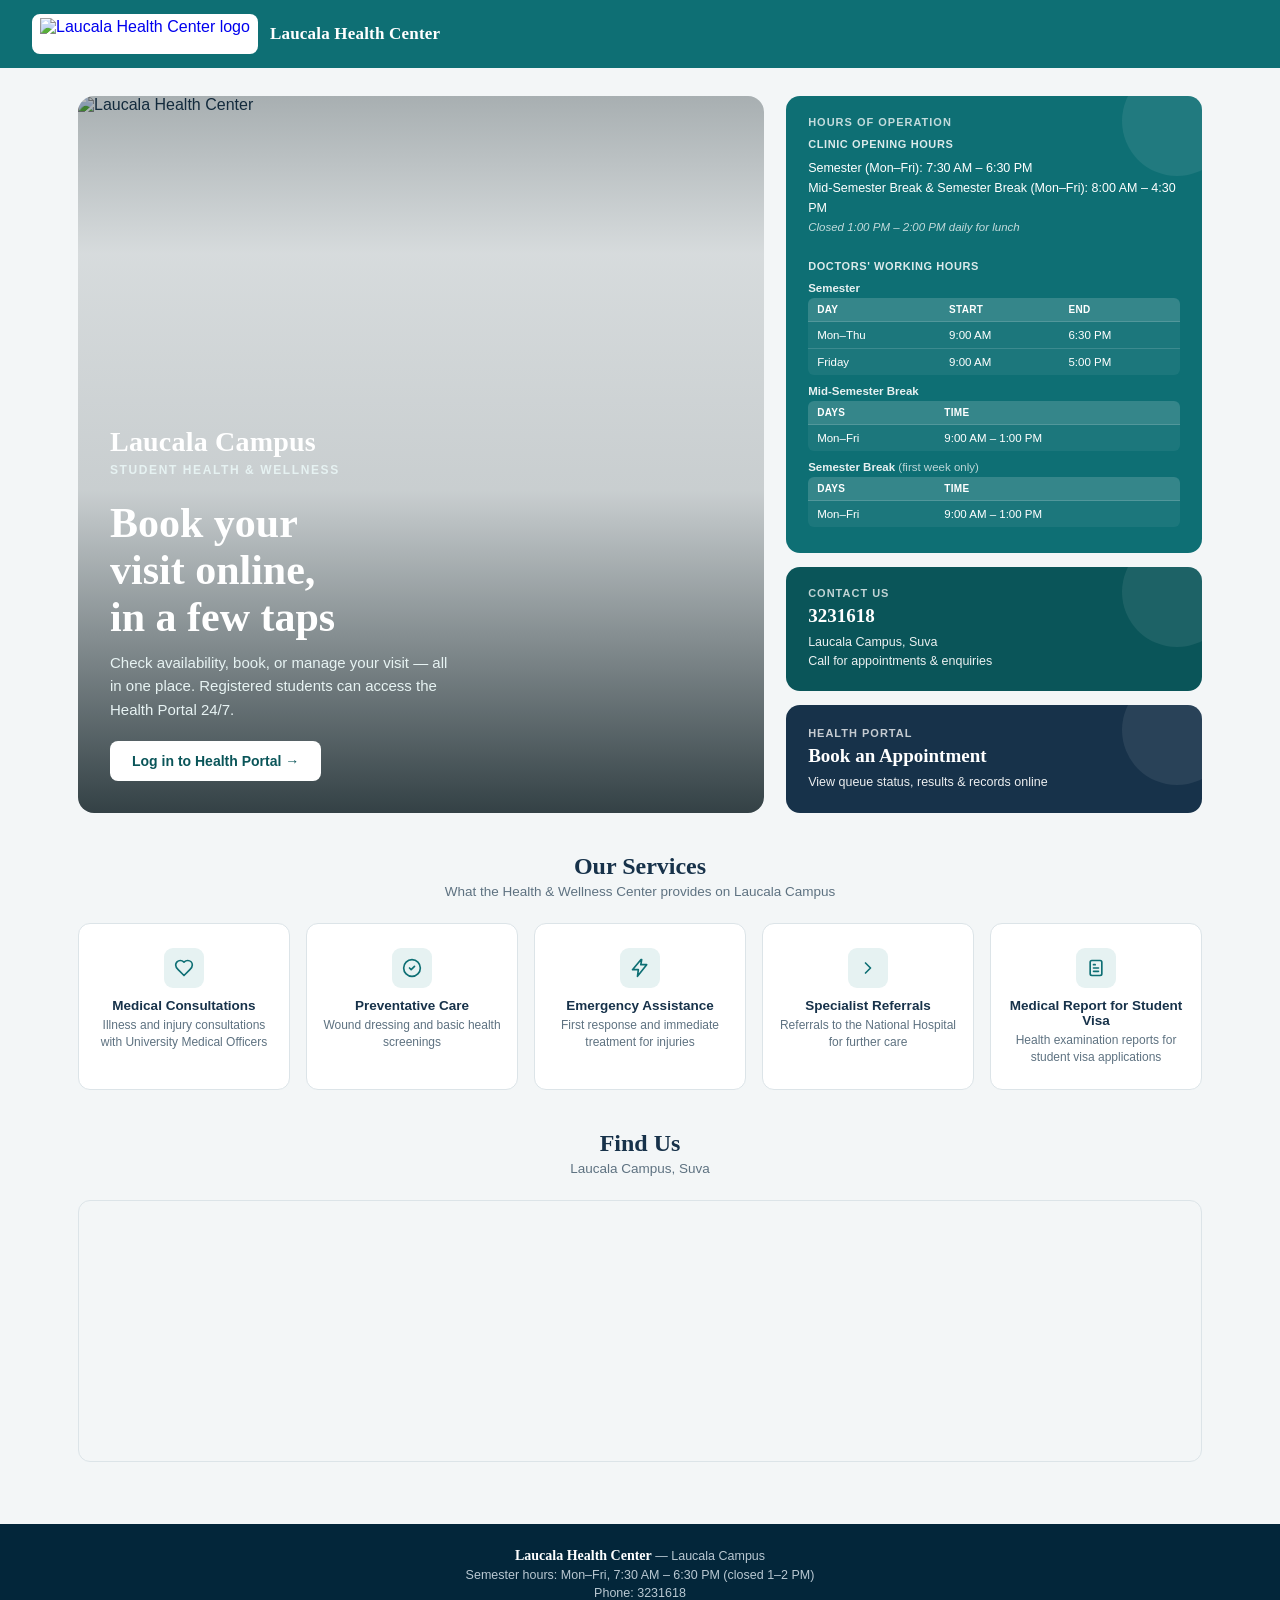
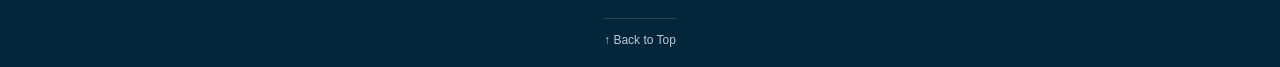
==== commit e231493b: "Add New UI" ====
--- a/src/main/resources/static/index.html
+++ b/src/main/resources/static/index.html
@@ -4,21 +4,18 @@
 <meta charset="UTF-8">
 <meta name="viewport" content="width=device-width, initial-scale=1.0">
 <title>Laucala Health Center</title>
-<link rel="preconnect" href="https://fonts.googleapis.com">
-<link rel="preconnect" href="https://fonts.gstatic.com" crossorigin>
-<link href="https://fonts.googleapis.com/css2?family=Source+Serif+4:opsz,wght@8..60,500;8..60,600;8..60,700&family=Public+Sans:wght@400;500;600;700;800&display=swap" rel="stylesheet">
 <style>
 :root {
---bg: #F4F8F8;
+--bg: #F3F6F7;
 --panel: #FFFFFF;
---ink: #14213D;
---ink-soft: #5C7070;
---line: #D8E6E6;
---brand: #0D7377;
---brand-dark: #095558;
---brand-soft: #E3F1F1;
---footer-bg: #0F2B2E;
---footer-text: #C7DBDB;
+--ink: #17324A;
+--ink-soft: #5E7281;
+--line: #DCE4E8;
+--brand: #0E6F74;
+--brand-dark: #0A5559;
+--brand-soft: #E6F2F2;
+--footer-bg: #03263A;
+--footer-text: #B9C8D2;
 --serif: 'Source Serif 4', Georgia, 'Times New Roman', serif;
 --sans: 'Public Sans', -apple-system, BlinkMacSystemFont, "Segoe UI", Helvetica, Arial, sans-serif;
 }
@@ -336,6 +333,10 @@
 }
 footer .back-to-top:hover { color: #fff; text-decoration: underline; }
 </style>
+<link rel="preconnect" href="https://fonts.googleapis.com">
+<link rel="preconnect" href="https://fonts.gstatic.com" crossorigin>
+<link href="https://fonts.googleapis.com/css2?family=Inter:wght@400;500;600;700;800&display=swap" rel="stylesheet">
+<link rel="stylesheet" href="/css/design-system.css">
 </head>
 <body>
 
